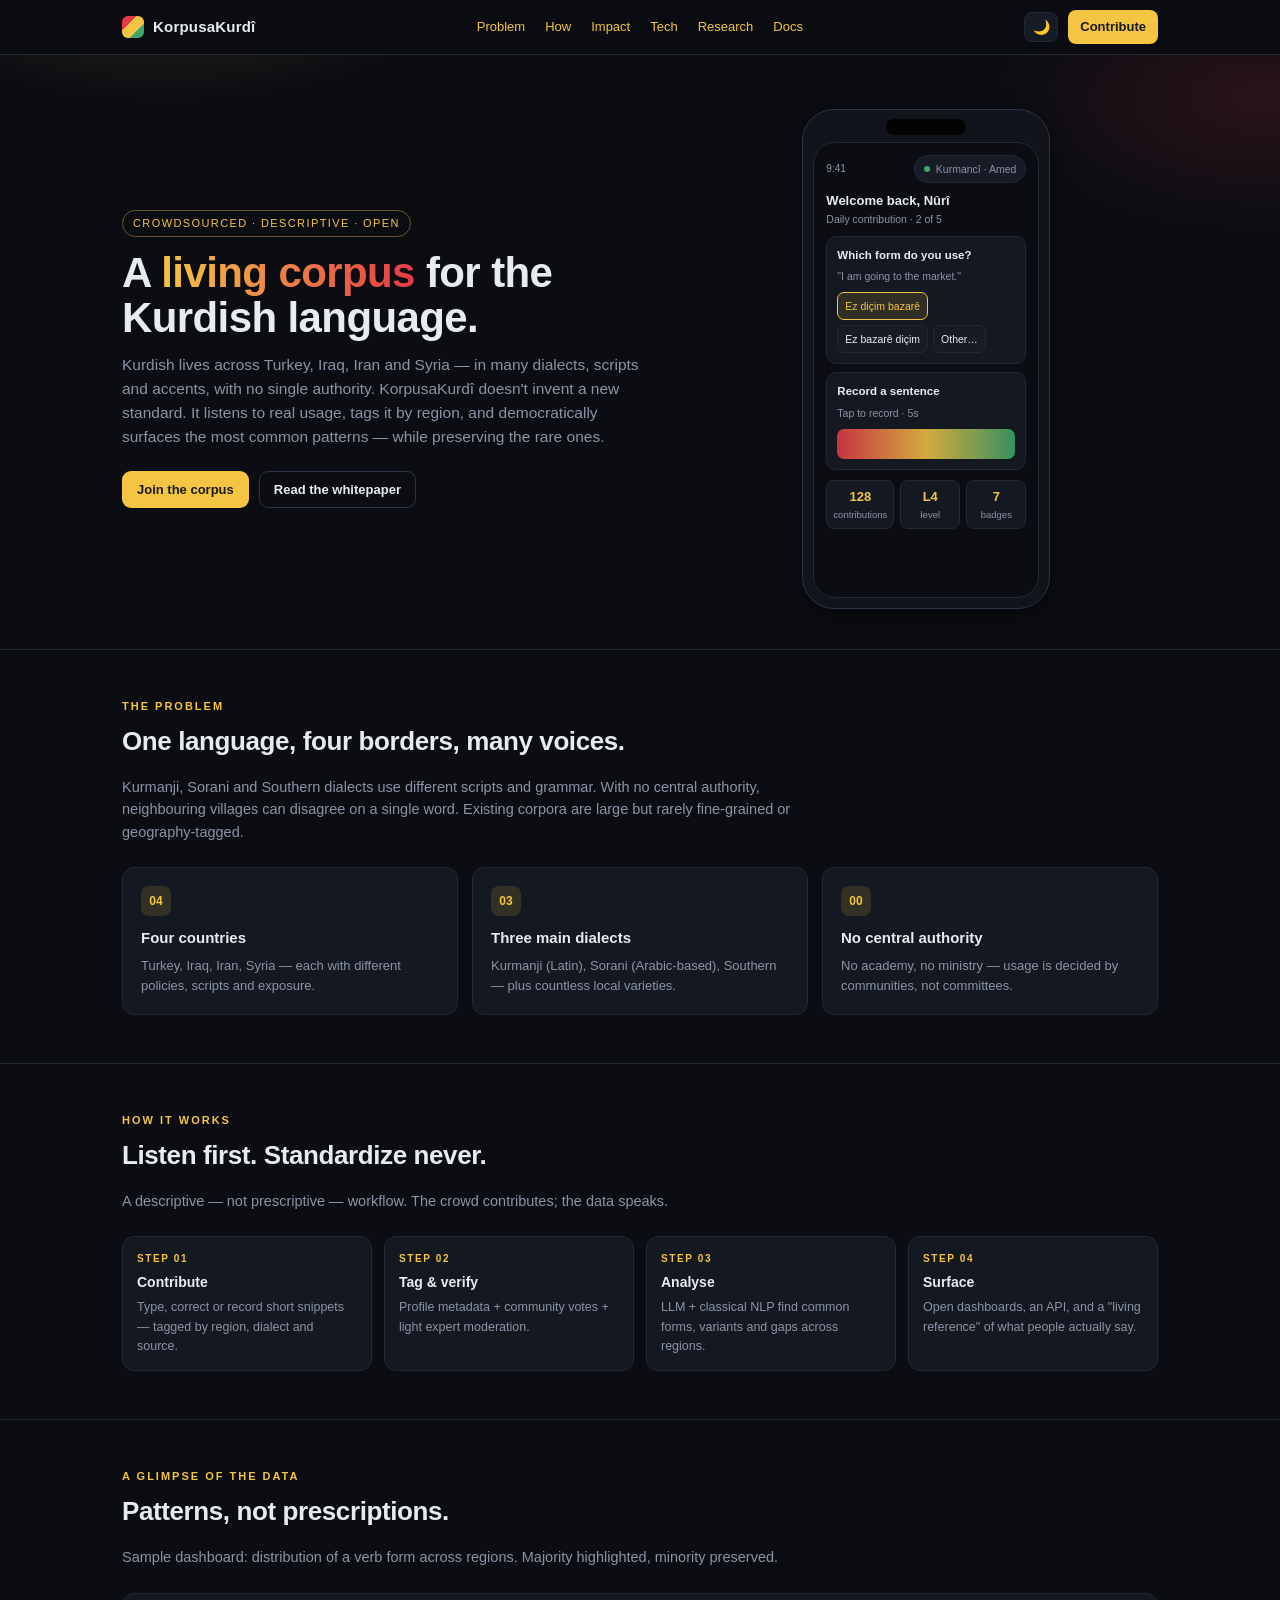
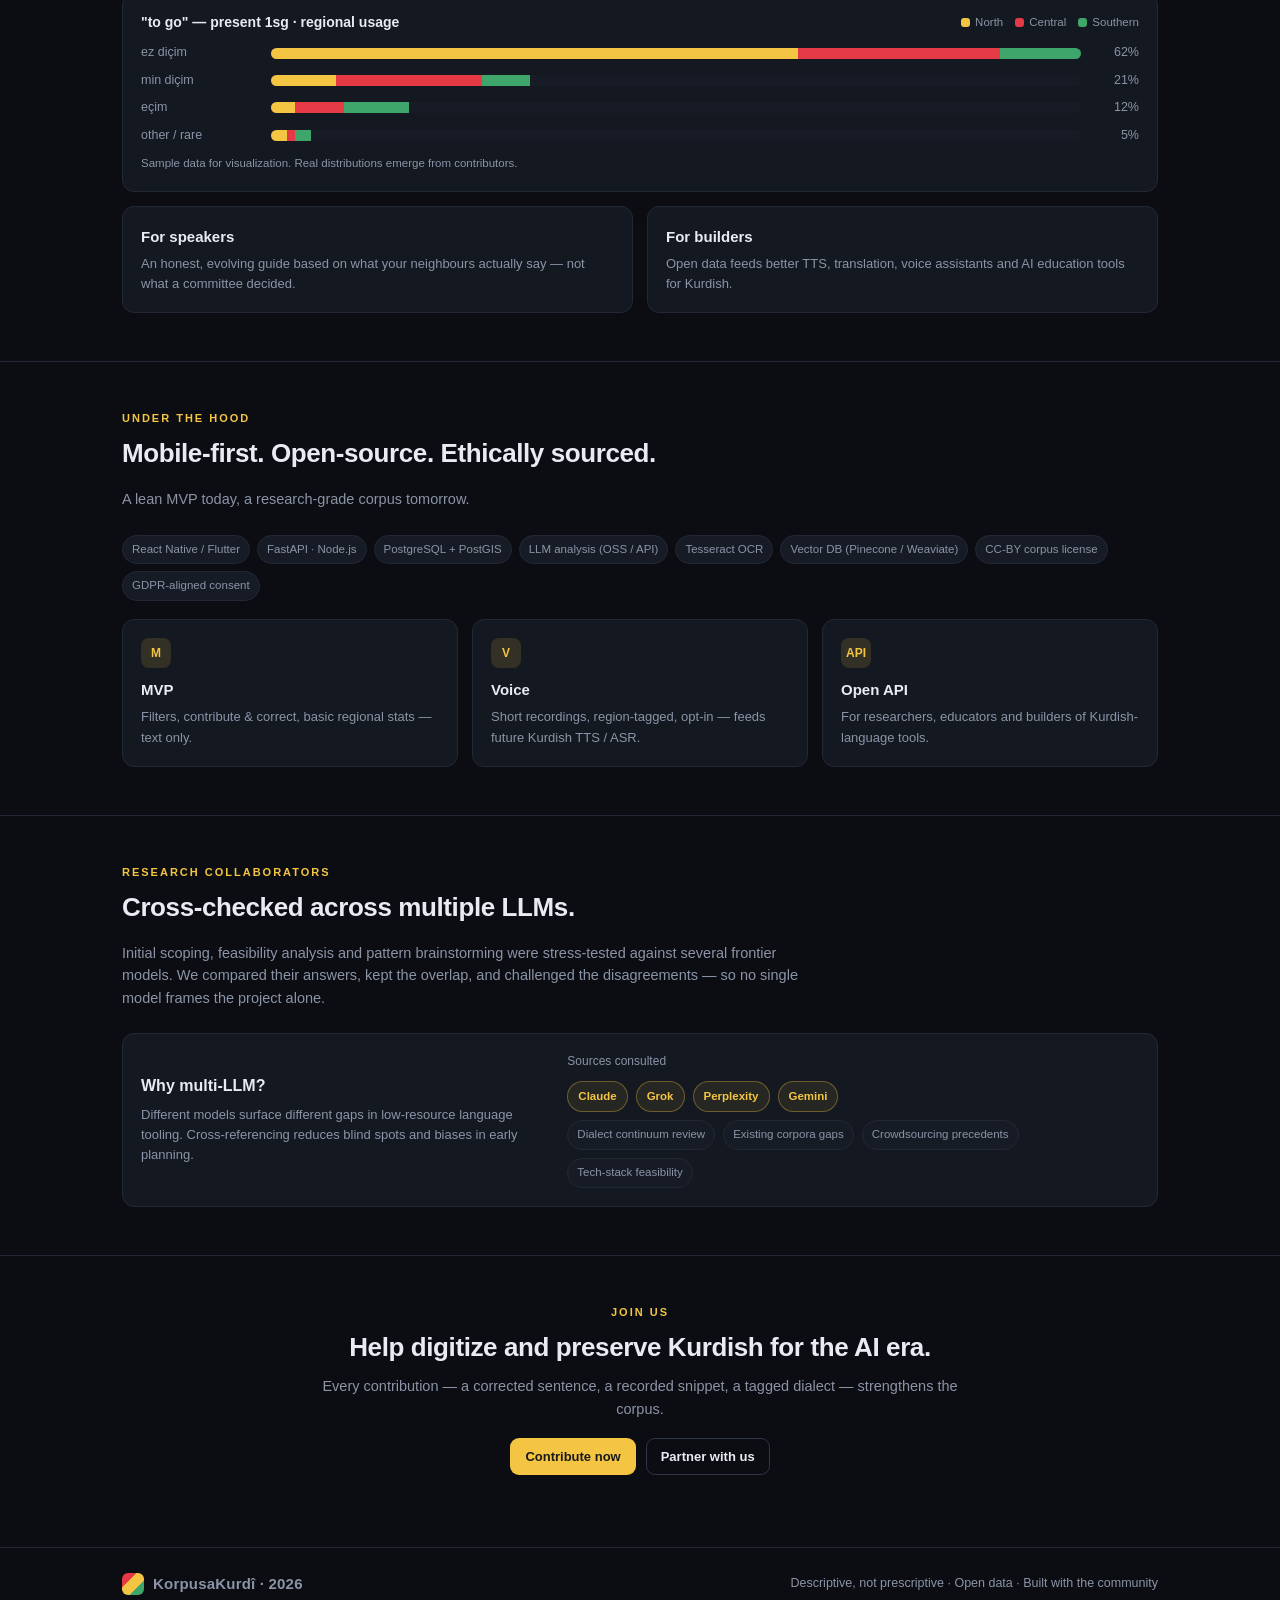
==== index.html @ 5105fb6f "Create index.html" ====
<!DOCTYPE html>
<html lang="en" data-theme="dark">
<head>
<meta charset="UTF-8" />
<meta name="viewport" content="width=device-width, initial-scale=1.0" />
<title>KorpusaKurdî — A Living Corpus for the Kurdish Language</title>
<style>
  /* ---------- THEME ---------- */
  :root[data-theme="dark"]{
    --bg:#0b0d12;
    --bg-soft:#11141b;
    --card:#141821;
    --line:#222836;
    --line-2:#2c3447;
    --text:#e8ecf2;
    --muted:#8b94a7;
    --accent:#f4c542;
    --accent-2:#e63946;
    --accent-3:#3ea66b;
    --chip:#171b25;
    --shadow:0 6px 22px rgba(0,0,0,.45);
  }
  :root[data-theme="light"]{
    --bg:#f7f8fa;
    --bg-soft:#ffffff;
    --card:#ffffff;
    --line:#e6e9ef;
    --line-2:#d6dbe4;
    --text:#0e1320;
    --muted:#5a6478;
    --accent:#c89200;
    --accent-2:#d6303d;
    --accent-3:#2f8f5a;
    --chip:#f1f3f7;
    --shadow:0 4px 14px rgba(15,20,32,.06);
  }

  *{box-sizing:border-box}
  html,body{margin:0;padding:0;background:var(--bg);color:var(--text);
    font-family:-apple-system,BlinkMacSystemFont,"Inter","Segoe UI",Roboto,sans-serif;
    font-size:14.5px;line-height:1.55;
    transition:background .25s ease,color .25s ease}
  a{color:var(--accent);text-decoration:none}
  .wrap{max-width:1080px;margin:0 auto;padding:0 22px}

  /* ---------- NAV ---------- */
  nav{position:sticky;top:0;z-index:20;
    background:color-mix(in srgb,var(--bg) 75%,transparent);
    backdrop-filter:blur(14px);border-bottom:1px solid var(--line)}
  .nav-inner{display:flex;align-items:center;justify-content:space-between;height:54px}
  .brand{display:flex;align-items:center;gap:9px;font-weight:700;font-size:15px;letter-spacing:.2px}
  .mark{width:22px;height:22px;border-radius:6px;background:
    linear-gradient(135deg,var(--accent-2) 0 33%,var(--accent) 33% 66%,var(--accent-3) 66% 100%)}
  nav ul{display:flex;gap:20px;list-style:none;margin:0;padding:0;font-size:13px;color:var(--muted)}
  nav ul a:hover{color:var(--text)}
  .nav-actions{display:flex;align-items:center;gap:10px}
  .toggle{background:var(--chip);border:1px solid var(--line);width:34px;height:30px;
    display:inline-flex;align-items:center;justify-content:center;border-radius:8px;
    cursor:pointer;color:var(--text);font-size:14px}
  .toggle:hover{border-color:var(--line-2)}
  .cta{background:var(--accent);color:#1a1a1a;padding:7px 12px;border-radius:8px;font-weight:600;font-size:13px}
  :root[data-theme="light"] .cta{color:#fff}

  /* ---------- HERO ---------- */
  .hero{padding:54px 0 40px;position:relative;overflow:hidden}
  .hero::before{content:"";position:absolute;inset:-100px;pointer-events:none;
    background:
      radial-gradient(520px 240px at 18% 0%, color-mix(in srgb,var(--accent) 18%,transparent), transparent 60%),
      radial-gradient(440px 220px at 92% 18%, color-mix(in srgb,var(--accent-2) 14%,transparent), transparent 60%)}
  .eyebrow{display:inline-block;font-size:11px;letter-spacing:1.4px;text-transform:uppercase;
    color:var(--accent);border:1px solid color-mix(in srgb,var(--accent) 40%,transparent);
    padding:4px 10px;border-radius:99px;margin-bottom:14px}
  h1{font-size:42px;line-height:1.06;margin:0 0 12px;letter-spacing:-.6px;font-weight:700}
  h1 .accent{background:linear-gradient(90deg,var(--accent),var(--accent-2));
    -webkit-background-clip:text;background-clip:text;color:transparent}
  .lede{font-size:15.5px;color:var(--muted);max-width:640px;margin:0 0 22px}
  .hero-row{display:grid;grid-template-columns:1.15fr 1fr;gap:40px;align-items:center}
  .hero-actions{display:flex;gap:10px;flex-wrap:wrap}
  .btn{padding:10px 14px;border-radius:9px;font-weight:600;font-size:13px;
    border:1px solid transparent;cursor:pointer;transition:transform .12s ease}
  .btn:hover{transform:translateY(-1px)}
  .btn-primary{background:var(--accent);color:#1a1a1a}
  :root[data-theme="light"] .btn-primary{color:#fff}
  .btn-ghost{background:transparent;color:var(--text);border-color:var(--line-2)}

  /* ---------- PHONE ---------- */
  .phone{width:248px;height:500px;border-radius:32px;background:var(--bg-soft);
    border:1px solid var(--line-2);box-shadow:var(--shadow);
    margin:0 auto;position:relative;overflow:hidden}
  .phone::after{content:"";position:absolute;top:9px;left:50%;transform:translateX(-50%);
    width:80px;height:16px;background:#000;border-radius:99px;opacity:.85}
  :root[data-theme="light"] .phone::after{background:#0e1320}
  .screen{position:absolute;inset:32px 10px 10px;border-radius:22px;
    background:var(--bg);padding:12px;font-size:11.5px;border:1px solid var(--line)}
  .screen-h{display:flex;justify-content:space-between;align-items:center;
    color:var(--muted);font-size:10px;margin-bottom:8px}
  .pill{background:var(--chip);border:1px solid var(--line);padding:5px 9px;border-radius:99px;
    font-size:10.5px;display:inline-flex;align-items:center;gap:6px}
  .pill .dot{width:6px;height:6px;border-radius:99px;background:var(--accent-3)}
  .task{background:var(--card);border:1px solid var(--line);border-radius:10px;padding:10px;margin-top:8px}
  .task .q{font-weight:600;color:var(--text);margin-bottom:4px;font-size:11.5px}
  .task .opts{display:flex;gap:5px;flex-wrap:wrap;margin-top:7px}
  .opt{font-size:10.5px;background:var(--chip);border:1px solid var(--line);border-radius:7px;padding:5px 7px;color:var(--text)}
  .opt.sel{border-color:var(--accent);background:color-mix(in srgb,var(--accent) 12%,transparent);color:var(--accent)}
  .badges{display:flex;gap:6px;margin-top:10px}
  .badge{flex:1;background:var(--card);border:1px solid var(--line);border-radius:8px;padding:6px;text-align:center}
  .badge .n{font-weight:700;color:var(--accent);font-size:13px}
  .badge .l{font-size:9.5px;color:var(--muted)}

  /* ---------- SECTIONS ---------- */
  section{padding:48px 0;border-top:1px solid var(--line)}
  .section-title{font-size:11px;letter-spacing:2px;text-transform:uppercase;color:var(--accent);margin-bottom:6px;font-weight:600}
  h2{font-size:26px;margin:0 0 8px;letter-spacing:-.4px;font-weight:700}
  .sub{color:var(--muted);max-width:680px;margin-bottom:24px;font-size:14.5px}

  /* ---------- GRIDS ---------- */
  .grid-3{display:grid;grid-template-columns:repeat(3,1fr);gap:14px}
  .grid-2{display:grid;grid-template-columns:repeat(2,1fr);gap:14px}
  .grid-4{display:grid;grid-template-columns:repeat(4,1fr);gap:12px}
  .card{background:var(--card);border:1px solid var(--line);border-radius:12px;padding:18px;
    transition:transform .15s ease,border-color .15s ease,box-shadow .15s ease}
  .card:hover{transform:translateY(-2px);border-color:var(--line-2);box-shadow:var(--shadow)}
  .card .ico{width:30px;height:30px;border-radius:8px;display:flex;align-items:center;justify-content:center;
    background:color-mix(in srgb,var(--accent) 14%,transparent);color:var(--accent);
    font-weight:800;margin-bottom:10px;font-size:12px}
  .card h3{margin:0 0 6px;font-size:15px}
  .card p{margin:0;color:var(--muted);font-size:13px}

  /* ---------- FLOW STEPS ---------- */
  .step{position:relative;background:var(--card);border:1px solid var(--line);
    border-radius:12px;padding:14px}
  .step .num{font-size:10px;color:var(--accent);letter-spacing:1.6px;font-weight:700}
  .step h4{margin:5px 0 5px;font-size:14px}
  .step p{color:var(--muted);font-size:12.5px;margin:0}

  /* ---------- DASH ---------- */
  .dash{background:var(--card);border:1px solid var(--line);border-radius:12px;padding:18px}
  .dash-row{display:flex;justify-content:space-between;align-items:center;margin-bottom:10px;flex-wrap:wrap;gap:8px}
  .dash-row h3{margin:0;font-size:14px}
  .legend{display:flex;gap:12px;font-size:11.5px;color:var(--muted)}
  .legend span{display:inline-flex;align-items:center;gap:5px}
  .legend i{width:9px;height:9px;border-radius:3px;display:inline-block}
  .bar{height:11px;border-radius:6px;background:var(--chip);overflow:hidden;display:flex}
  .bar > div{height:100%}
  .row{display:grid;grid-template-columns:120px 1fr 48px;gap:10px;align-items:center;margin:8px 0;font-size:12.5px}
  .row .lbl{color:var(--muted)}
  .row .val{text-align:right;color:var(--muted);font-variant-numeric:tabular-nums}

  /* ---------- TECH PILLS ---------- */
  .pills{display:flex;flex-wrap:wrap;gap:7px}
  .pill-tech{font-size:11.5px;padding:5px 9px;border-radius:99px;background:var(--chip);border:1px solid var(--line);color:var(--muted)}

  /* ---------- LLM CALLOUT ---------- */
  .llm{display:grid;grid-template-columns:1fr 1.4fr;gap:18px;align-items:center;
    background:var(--card);border:1px solid var(--line);border-radius:12px;padding:18px}
  .llm h3{margin:0 0 6px;font-size:16px}
  .llm p{margin:0;color:var(--muted);font-size:13px}
  .llm-list{display:flex;flex-wrap:wrap;gap:8px;margin-top:10px}
  .llm-pill{font-size:11.5px;padding:6px 10px;border-radius:99px;
    background:color-mix(in srgb,var(--accent) 8%,transparent);
    border:1px solid color-mix(in srgb,var(--accent) 35%,transparent);color:var(--accent);font-weight:600}

  /* ---------- FOOTER ---------- */
  footer{padding:24px 0 40px;color:var(--muted);font-size:12.5px;border-top:1px solid var(--line);margin-top:24px}
  .foot{display:flex;justify-content:space-between;align-items:center;flex-wrap:wrap;gap:10px}

  @media (max-width: 880px){
    .hero-row{grid-template-columns:1fr}
    h1{font-size:32px}
    .grid-3,.grid-4{grid-template-columns:1fr 1fr}
    .grid-2,.llm{grid-template-columns:1fr}
  }
  @media (max-width: 540px){
    .grid-3,.grid-4{grid-template-columns:1fr}
    nav ul{display:none}
    h1{font-size:28px}
    section{padding:36px 0}
  }
</style>
</head>
<body>

<nav>
  <div class="wrap nav-inner">
    <div class="brand"><div class="mark"></div> KorpusaKurdî</div>
    <ul>
      <li><a href="#problem">Problem</a></li>
      <li><a href="#how">How</a></li>
      <li><a href="#impact">Impact</a></li>
      <li><a href="#tech">Tech</a></li>
      <li><a href="#research">Research</a></li>
      <li><a href="docs.html">Docs</a></li>
    </ul>
    <div class="nav-actions">
      <button class="toggle" id="themeToggle" aria-label="Toggle theme">🌙</button>
      <a href="#cta" class="cta">Contribute</a>
    </div>
  </div>
</nav>

<header class="hero">
  <div class="wrap hero-row">
    <div>
      <span class="eyebrow">Crowdsourced · Descriptive · Open</span>
      <h1>A <span class="accent">living corpus</span> for the Kurdish language.</h1>
      <p class="lede">
        Kurdish lives across Turkey, Iraq, Iran and Syria — in many dialects, scripts and accents,
        with no single authority. KorpusaKurdî doesn't invent a new standard. It listens to real
        usage, tags it by region, and democratically surfaces the most common patterns — while
        preserving the rare ones.
      </p>
      <div class="hero-actions">
        <button class="btn btn-primary">Join the corpus</button>
        <button class="btn btn-ghost">Read the whitepaper</button>
      </div>
    </div>

    <div>
      <div class="phone">
        <div class="screen">
          <div class="screen-h">
            <span>9:41</span>
            <span class="pill"><span class="dot"></span> Kurmancî · Amed</span>
          </div>
          <div style="font-weight:700;font-size:13px">Welcome back, Nûrî</div>
          <div style="color:var(--muted);font-size:10.5px;margin-bottom:8px">Daily contribution · 2 of 5</div>

          <div class="task">
            <div class="q">Which form do you use?</div>
            <div style="color:var(--muted);font-size:10.5px">"I am going to the market."</div>
            <div class="opts">
              <span class="opt sel">Ez diçim bazarê</span>
              <span class="opt">Ez bazarê diçim</span>
              <span class="opt">Other…</span>
            </div>
          </div>

          <div class="task">
            <div class="q">Record a sentence</div>
            <div style="color:var(--muted);font-size:10.5px">Tap to record · 5s</div>
            <div style="margin-top:8px;height:30px;border-radius:7px;
              background:linear-gradient(90deg,var(--accent-2),var(--accent),var(--accent-3));opacity:.85"></div>
          </div>

          <div class="badges">
            <div class="badge"><div class="n">128</div><div class="l">contributions</div></div>
            <div class="badge"><div class="n">L4</div><div class="l">level</div></div>
            <div class="badge"><div class="n">7</div><div class="l">badges</div></div>
          </div>
        </div>
      </div>
    </div>
  </div>
</header>

<section id="problem">
  <div class="wrap">
    <div class="section-title">The Problem</div>
    <h2>One language, four borders, many voices.</h2>
    <p class="sub">
      Kurmanji, Sorani and Southern dialects use different scripts and grammar. With no central
      authority, neighbouring villages can disagree on a single word. Existing corpora are large
      but rarely fine-grained or geography-tagged.
    </p>
    <div class="grid-3">
      <div class="card"><div class="ico">04</div><h3>Four countries</h3><p>Turkey, Iraq, Iran, Syria — each with different policies, scripts and exposure.</p></div>
      <div class="card"><div class="ico">03</div><h3>Three main dialects</h3><p>Kurmanji (Latin), Sorani (Arabic-based), Southern — plus countless local varieties.</p></div>
      <div class="card"><div class="ico">00</div><h3>No central authority</h3><p>No academy, no ministry — usage is decided by communities, not committees.</p></div>
    </div>
  </div>
</section>

<section id="how">
  <div class="wrap">
    <div class="section-title">How it works</div>
    <h2>Listen first. Standardize never.</h2>
    <p class="sub">A descriptive — not prescriptive — workflow. The crowd contributes; the data speaks.</p>

    <div class="grid-4">
      <div class="step"><div class="num">STEP 01</div><h4>Contribute</h4><p>Type, correct or record short snippets — tagged by region, dialect and source.</p></div>
      <div class="step"><div class="num">STEP 02</div><h4>Tag &amp; verify</h4><p>Profile metadata + community votes + light expert moderation.</p></div>
      <div class="step"><div class="num">STEP 03</div><h4>Analyse</h4><p>LLM + classical NLP find common forms, variants and gaps across regions.</p></div>
      <div class="step"><div class="num">STEP 04</div><h4>Surface</h4><p>Open dashboards, an API, and a "living reference" of what people actually say.</p></div>
    </div>
  </div>
</section>

<section id="impact">
  <div class="wrap">
    <div class="section-title">A glimpse of the data</div>
    <h2>Patterns, not prescriptions.</h2>
    <p class="sub">Sample dashboard: distribution of a verb form across regions. Majority highlighted, minority preserved.</p>

    <div class="dash">
      <div class="dash-row">
        <h3>"to go" — present 1sg · regional usage</h3>
        <div class="legend">
          <span><i style="background:var(--accent)"></i> North</span>
          <span><i style="background:var(--accent-2)"></i> Central</span>
          <span><i style="background:var(--accent-3)"></i> Southern</span>
        </div>
      </div>

      <div class="row"><div class="lbl">ez diçim</div><div class="bar"><div style="width:65%;background:var(--accent)"></div><div style="width:25%;background:var(--accent-2)"></div><div style="width:10%;background:var(--accent-3)"></div></div><div class="val">62%</div></div>
      <div class="row"><div class="lbl">min diçim</div><div class="bar"><div style="width:8%;background:var(--accent)"></div><div style="width:18%;background:var(--accent-2)"></div><div style="width:6%;background:var(--accent-3)"></div></div><div class="val">21%</div></div>
      <div class="row"><div class="lbl">eçim</div><div class="bar"><div style="width:3%;background:var(--accent)"></div><div style="width:6%;background:var(--accent-2)"></div><div style="width:8%;background:var(--accent-3)"></div></div><div class="val">12%</div></div>
      <div class="row"><div class="lbl">other / rare</div><div class="bar"><div style="width:2%;background:var(--accent)"></div><div style="width:1%;background:var(--accent-2)"></div><div style="width:2%;background:var(--accent-3)"></div></div><div class="val">5%</div></div>

      <div style="margin-top:10px;color:var(--muted);font-size:11.5px">Sample data for visualization. Real distributions emerge from contributors.</div>
    </div>

    <div class="grid-2" style="margin-top:14px">
      <div class="card"><h3>For speakers</h3><p>An honest, evolving guide based on what your neighbours actually say — not what a committee decided.</p></div>
      <div class="card"><h3>For builders</h3><p>Open data feeds better TTS, translation, voice assistants and AI education tools for Kurdish.</p></div>
    </div>
  </div>
</section>

<section id="tech">
  <div class="wrap">
    <div class="section-title">Under the hood</div>
    <h2>Mobile-first. Open-source. Ethically sourced.</h2>
    <p class="sub">A lean MVP today, a research-grade corpus tomorrow.</p>
    <div class="pills">
      <span class="pill-tech">React Native / Flutter</span>
      <span class="pill-tech">FastAPI · Node.js</span>
      <span class="pill-tech">PostgreSQL + PostGIS</span>
      <span class="pill-tech">LLM analysis (OSS / API)</span>
      <span class="pill-tech">Tesseract OCR</span>
      <span class="pill-tech">Vector DB (Pinecone / Weaviate)</span>
      <span class="pill-tech">CC-BY corpus license</span>
      <span class="pill-tech">GDPR-aligned consent</span>
    </div>

    <div class="grid-3" style="margin-top:18px">
      <div class="card"><div class="ico">M</div><h3>MVP</h3><p>Filters, contribute &amp; correct, basic regional stats — text only.</p></div>
      <div class="card"><div class="ico">V</div><h3>Voice</h3><p>Short recordings, region-tagged, opt-in — feeds future Kurdish TTS / ASR.</p></div>
      <div class="card"><div class="ico">API</div><h3>Open API</h3><p>For researchers, educators and builders of Kurdish-language tools.</p></div>
    </div>
  </div>
</section>

<section id="research">
  <div class="wrap">
    <div class="section-title">Research collaborators</div>
    <h2>Cross-checked across multiple LLMs.</h2>
    <p class="sub">
      Initial scoping, feasibility analysis and pattern brainstorming were stress-tested against
      several frontier models. We compared their answers, kept the overlap, and challenged the
      disagreements — so no single model frames the project alone.
    </p>
    <div class="llm">
      <div>
        <h3>Why multi-LLM?</h3>
        <p>Different models surface different gaps in low-resource language tooling. Cross-referencing reduces blind spots and biases in early planning.</p>
      </div>
      <div>
        <div style="font-size:12px;color:var(--muted);margin-bottom:6px">Sources consulted</div>
        <div class="llm-list">
          <span class="llm-pill">Claude</span>
          <span class="llm-pill">Grok</span>
          <span class="llm-pill">Perplexity</span>
          <span class="llm-pill">Gemini</span>
        </div>
        <div class="llm-list" style="margin-top:8px">
          <span class="pill-tech">Dialect continuum review</span>
          <span class="pill-tech">Existing corpora gaps</span>
          <span class="pill-tech">Crowdsourcing precedents</span>
          <span class="pill-tech">Tech-stack feasibility</span>
        </div>
      </div>
    </div>
  </div>
</section>

<section id="cta">
  <div class="wrap" style="text-align:center">
    <div class="section-title">Join us</div>
    <h2 style="max-width:680px;margin:0 auto 8px">Help digitize and preserve Kurdish for the AI era.</h2>
    <p class="sub" style="margin:0 auto 18px">Every contribution — a corrected sentence, a recorded snippet, a tagged dialect — strengthens the corpus.</p>
    <div class="hero-actions" style="justify-content:center">
      <button class="btn btn-primary">Contribute now</button>
      <button class="btn btn-ghost">Partner with us</button>
    </div>
  </div>
</section>

<footer>
  <div class="wrap foot">
    <div class="brand"><div class="mark"></div> KorpusaKurdî · 2026</div>
    <div>Descriptive, not prescriptive · Open data · Built with the community</div>
  </div>
</footer>

<script>
  const root = document.documentElement;
  const btn = document.getElementById('themeToggle');
  const stored = localStorage.getItem('kk-theme');
  if (stored) root.setAttribute('data-theme', stored);
  const setIcon = () => btn.textContent = root.getAttribute('data-theme') === 'dark' ? '🌙' : '☀️';
  setIcon();
  btn.addEventListener('click', () => {
    const next = root.getAttribute('data-theme') === 'dark' ? 'light' : 'dark';
    root.setAttribute('data-theme', next);
    localStorage.setItem('kk-theme', next);
    setIcon();
  });
</script>

</body>
</html>
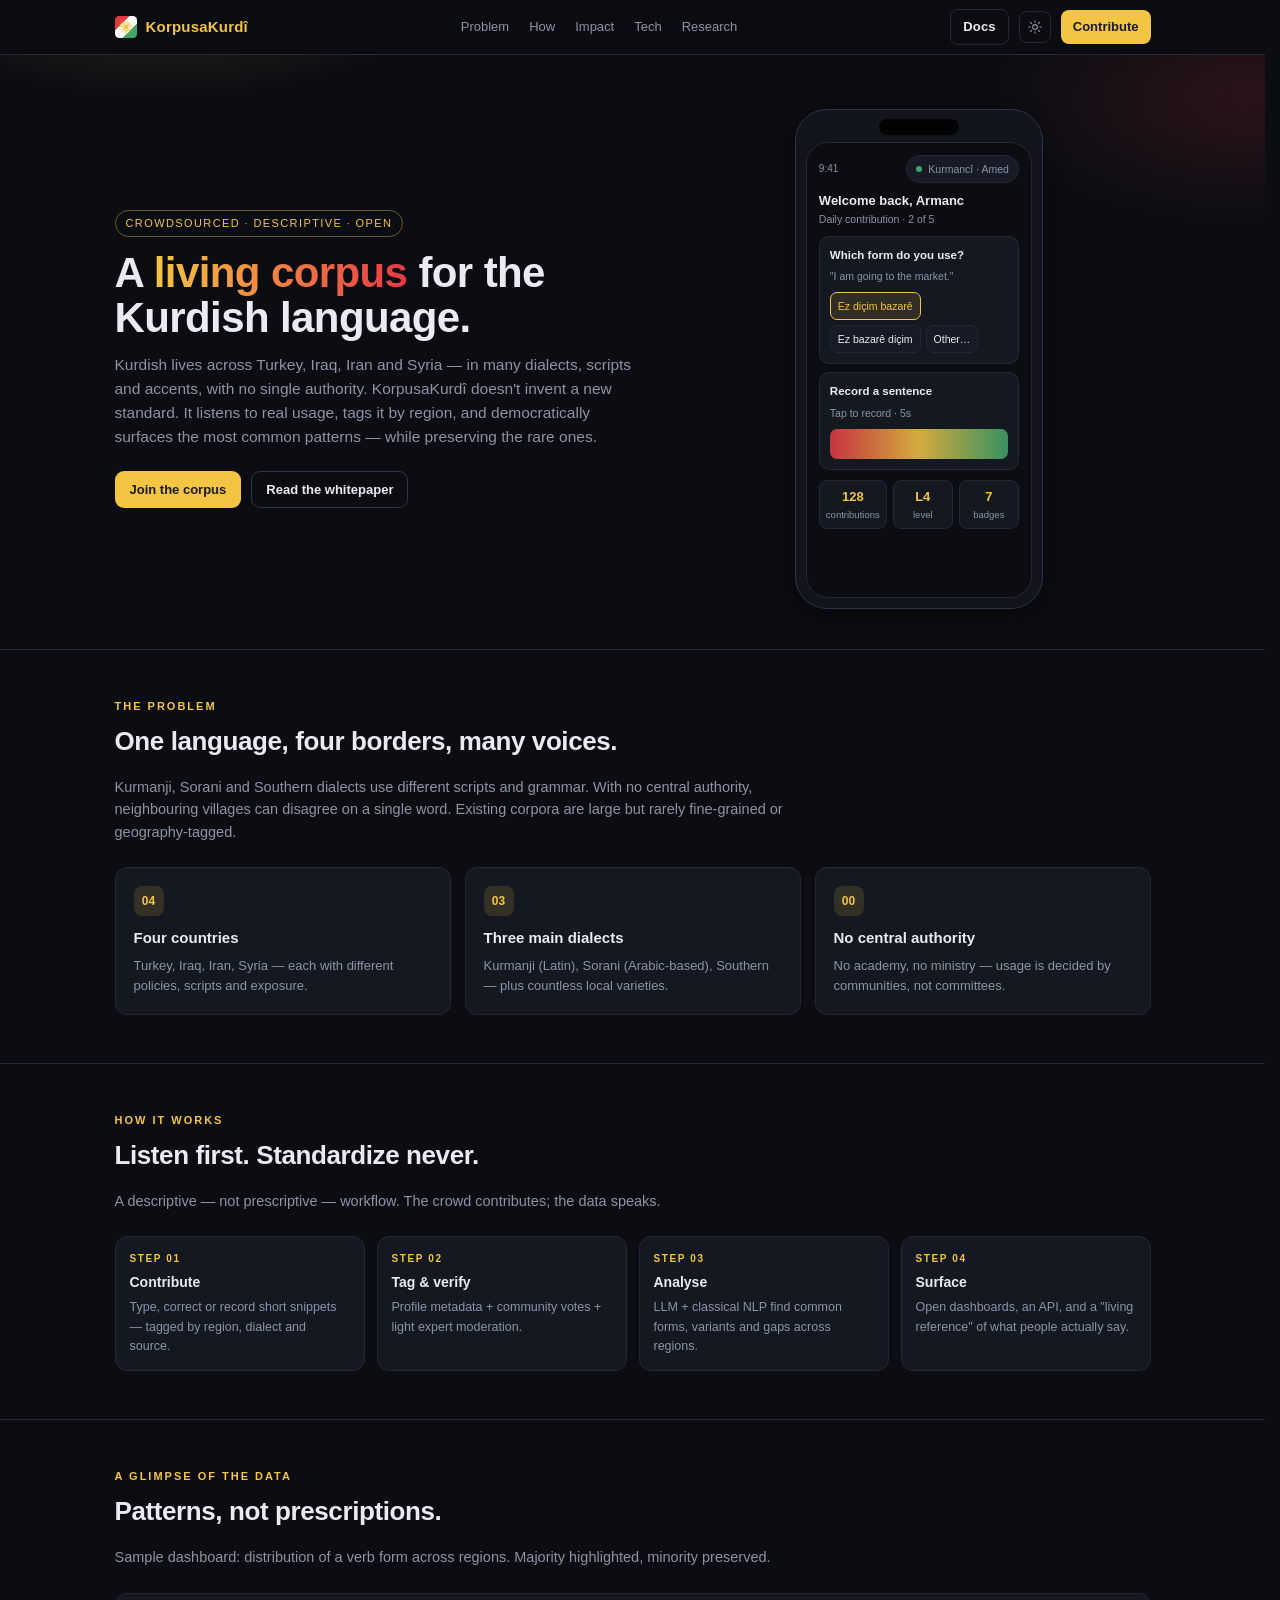
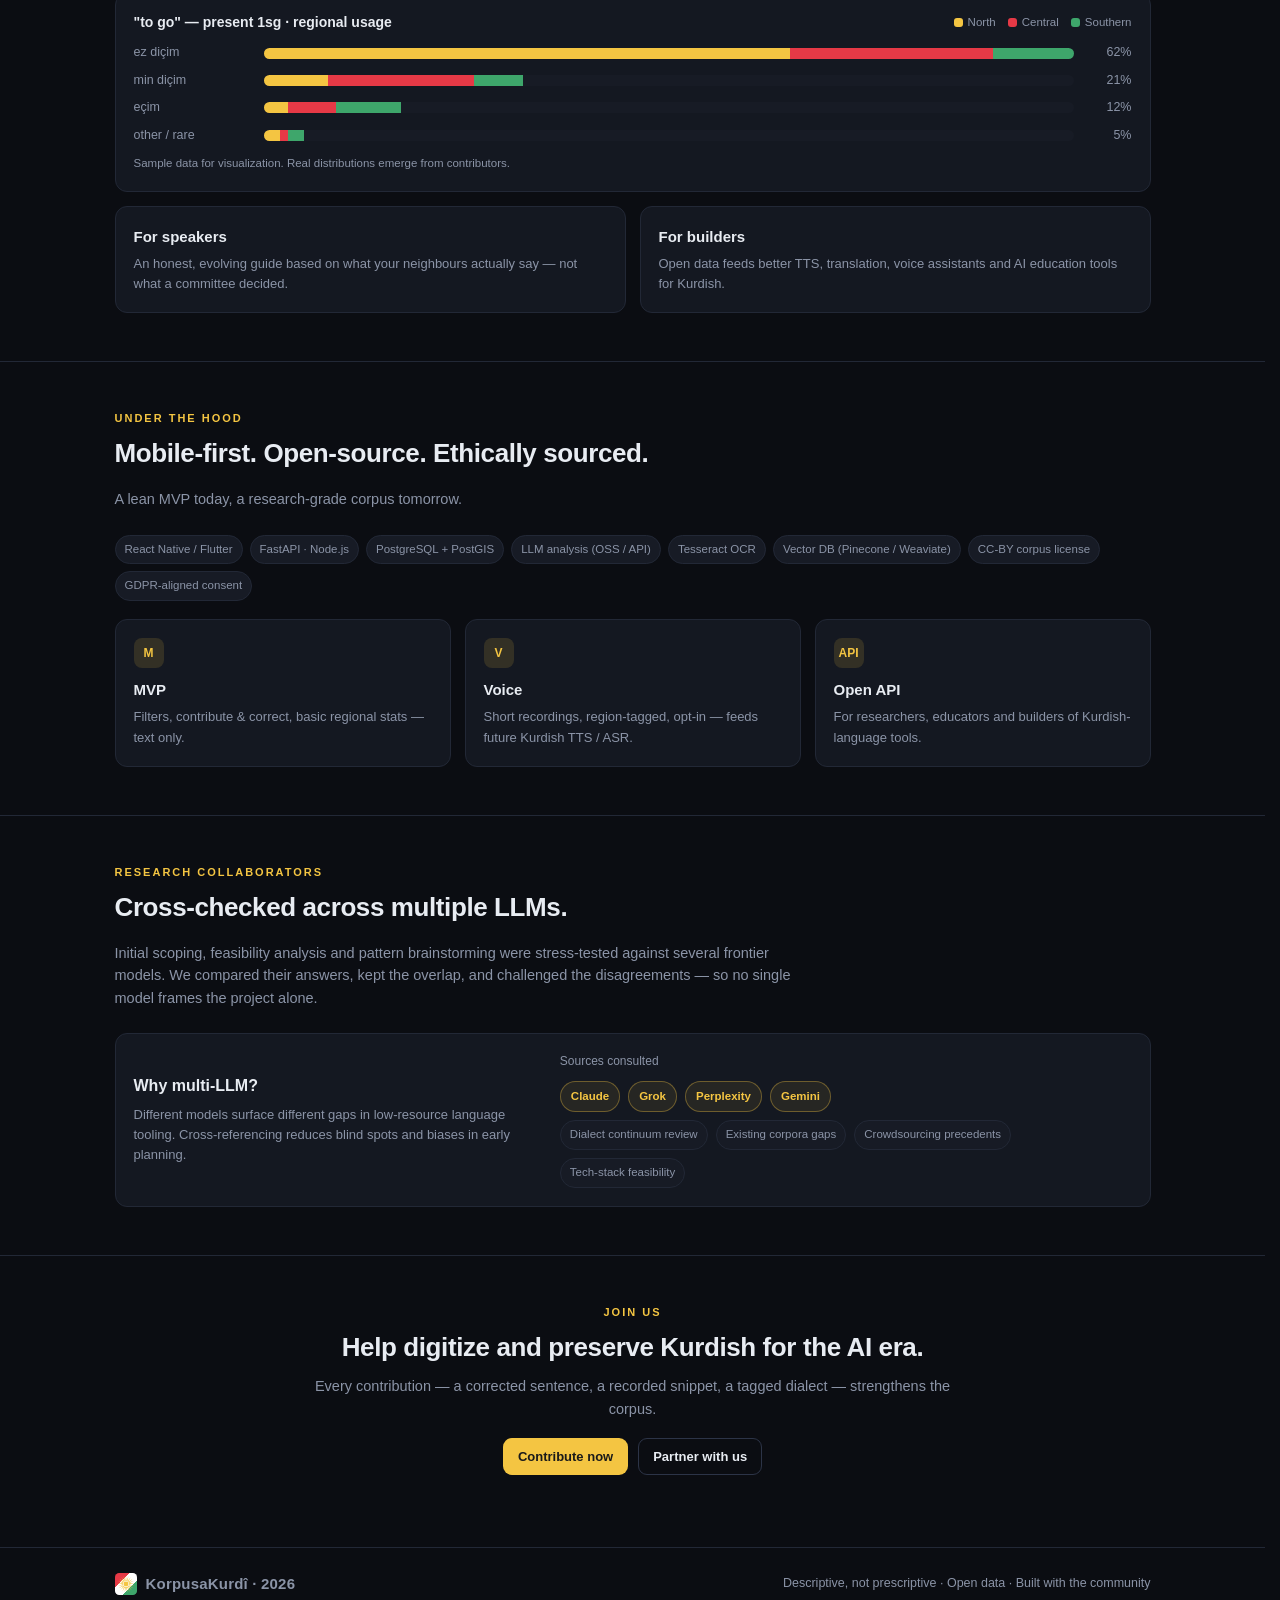
==== commit 79bb0eaa: "improvements" ====
--- a/index.html
+++ b/index.html
@@ -4,6 +4,7 @@
 <meta charset="UTF-8" />
 <meta name="viewport" content="width=device-width, initial-scale=1.0" />
 <title>KorpusaKurdî — A Living Corpus for the Kurdish Language</title>
+<link rel="icon" type="image/svg+xml" href="assets/logo.svg" />
 <style>
   /* ---------- THEME ---------- */
   :root[data-theme="dark"]{
@@ -36,6 +37,7 @@
   }
 
   *{box-sizing:border-box}
+  html{scrollbar-gutter:stable}
   html,body{margin:0;padding:0;background:var(--bg);color:var(--text);
     font-family:-apple-system,BlinkMacSystemFont,"Inter","Segoe UI",Roboto,sans-serif;
     font-size:14.5px;line-height:1.55;
@@ -49,15 +51,38 @@
     backdrop-filter:blur(14px);border-bottom:1px solid var(--line)}
   .nav-inner{display:flex;align-items:center;justify-content:space-between;height:54px}
   .brand{display:flex;align-items:center;gap:9px;font-weight:700;font-size:15px;letter-spacing:.2px}
-  .mark{width:22px;height:22px;border-radius:6px;background:
-    linear-gradient(135deg,var(--accent-2) 0 33%,var(--accent) 33% 66%,var(--accent-3) 66% 100%)}
-  nav ul{display:flex;gap:20px;list-style:none;margin:0;padding:0;font-size:13px;color:var(--muted)}
+  .mark{width:22px;height:22px;display:block}
+  nav ul{display:flex;gap:20px;list-style:none;margin:0;padding:0;font-size:13px}
+  nav ul a{color:var(--muted);transition:color .15s ease}
   nav ul a:hover{color:var(--text)}
   .nav-actions{display:flex;align-items:center;gap:10px}
-  .toggle{background:var(--chip);border:1px solid var(--line);width:34px;height:30px;
-    display:inline-flex;align-items:center;justify-content:center;border-radius:8px;
-    cursor:pointer;color:var(--text);font-size:14px}
-  .toggle:hover{border-color:var(--line-2)}
+  .nav-actions .nav-link{font-size:13px;font-weight:600;color:var(--text);letter-spacing:.2px;
+    padding:7px 12px;border:1px solid var(--line);border-radius:8px;background:transparent;
+    transition:border-color .2s ease,background-color .2s ease,color .2s ease,box-shadow .2s ease,transform .15s ease}
+  .nav-actions .nav-link:hover{color:var(--accent);
+    border-color:color-mix(in srgb,var(--accent) 60%,var(--line));
+    background:color-mix(in srgb,var(--accent) 7%,transparent);
+    box-shadow:0 0 0 4px color-mix(in srgb,var(--accent) 6%,transparent)}
+  .nav-actions .nav-link:active{transform:scale(.97)}
+  .toggle{position:relative;background:transparent;border:1px solid var(--line);
+    width:32px;height:32px;display:inline-flex;align-items:center;justify-content:center;
+    border-radius:8px;cursor:pointer;color:var(--muted);padding:0;
+    transition:color .25s ease,border-color .25s ease,background-color .25s ease,box-shadow .25s ease,transform .15s ease}
+  .toggle:hover{color:var(--accent);
+    border-color:color-mix(in srgb,var(--accent) 55%,var(--line));
+    background:color-mix(in srgb,var(--accent) 8%,transparent);
+    box-shadow:0 0 0 4px color-mix(in srgb,var(--accent) 7%,transparent)}
+  .toggle:focus-visible{outline:none;border-color:var(--accent);
+    box-shadow:0 0 0 3px color-mix(in srgb,var(--accent) 30%,transparent)}
+  .toggle:active{transform:scale(.94)}
+  .toggle svg{position:absolute;width:16px;height:16px;
+    transition:opacity .35s cubic-bezier(.4,0,.2,1),transform .45s cubic-bezier(.4,0,.2,1)}
+  :root[data-theme="dark"] .toggle .icon-sun{opacity:1;transform:rotate(0) scale(1)}
+  :root[data-theme="dark"] .toggle .icon-moon{opacity:0;transform:rotate(-90deg) scale(.6)}
+  :root[data-theme="light"] .toggle .icon-sun{opacity:0;transform:rotate(90deg) scale(.6)}
+  :root[data-theme="light"] .toggle .icon-moon{opacity:1;transform:rotate(0) scale(1)}
+  :root[data-theme="dark"] .toggle:hover .icon-sun{transform:rotate(45deg)}
+  :root[data-theme="light"] .toggle:hover .icon-moon{transform:rotate(-15deg)}
   .cta{background:var(--accent);color:#1a1a1a;padding:7px 12px;border-radius:8px;font-weight:600;font-size:13px}
   :root[data-theme="light"] .cta{color:#fff}
 
@@ -182,18 +207,26 @@
 
 <nav>
   <div class="wrap nav-inner">
-    <div class="brand"><div class="mark"></div> KorpusaKurdî</div>
+    <a class="brand" href="index.html"><img class="mark" src="assets/logo.svg" alt="" /> KorpusaKurdî</a>
     <ul>
-      <li><a href="#problem">Problem</a></li>
-      <li><a href="#how">How</a></li>
-      <li><a href="#impact">Impact</a></li>
-      <li><a href="#tech">Tech</a></li>
-      <li><a href="#research">Research</a></li>
-      <li><a href="docs.html">Docs</a></li>
+      <li><a href="index.html#problem">Problem</a></li>
+      <li><a href="index.html#how">How</a></li>
+      <li><a href="index.html#impact">Impact</a></li>
+      <li><a href="index.html#tech">Tech</a></li>
+      <li><a href="index.html#research">Research</a></li>
     </ul>
     <div class="nav-actions">
-      <button class="toggle" id="themeToggle" aria-label="Toggle theme">🌙</button>
-      <a href="#cta" class="cta">Contribute</a>
+      <a href="docs.html" class="nav-link">Docs</a>
+      <button class="toggle" id="themeToggle" aria-label="Toggle theme" title="Toggle theme">
+        <svg class="icon-sun" viewBox="0 0 24 24" fill="none" stroke="currentColor" stroke-width="1.6" stroke-linecap="round" stroke-linejoin="round" aria-hidden="true">
+          <circle cx="12" cy="12" r="3.6"/>
+          <path d="M12 2.5v2.2M12 19.3v2.2M2.5 12h2.2M19.3 12h2.2M5.2 5.2l1.55 1.55M17.25 17.25l1.55 1.55M5.2 18.8l1.55-1.55M17.25 6.75l1.55-1.55"/>
+        </svg>
+        <svg class="icon-moon" viewBox="0 0 24 24" fill="none" stroke="currentColor" stroke-width="1.6" stroke-linecap="round" stroke-linejoin="round" aria-hidden="true">
+          <path d="M20.5 14.2A8.5 8.5 0 1 1 9.8 3.5a6.7 6.7 0 0 0 10.7 10.7z"/>
+        </svg>
+      </button>
+      <a href="index.html#cta" class="cta">Contribute</a>
     </div>
   </div>
 </nav>
@@ -222,7 +255,7 @@
             <span>9:41</span>
             <span class="pill"><span class="dot"></span> Kurmancî · Amed</span>
           </div>
-          <div style="font-weight:700;font-size:13px">Welcome back, Nûrî</div>
+          <div style="font-weight:700;font-size:13px">Welcome back, Armanc</div>
           <div style="color:var(--muted);font-size:10.5px;margin-bottom:8px">Daily contribution · 2 of 5</div>
 
           <div class="task">
@@ -387,7 +420,7 @@
 
 <footer>
   <div class="wrap foot">
-    <div class="brand"><div class="mark"></div> KorpusaKurdî · 2026</div>
+    <div class="brand"><img class="mark" src="assets/logo.svg" alt="" /> KorpusaKurdî · 2026</div>
     <div>Descriptive, not prescriptive · Open data · Built with the community</div>
   </div>
 </footer>
@@ -397,13 +430,10 @@
   const btn = document.getElementById('themeToggle');
   const stored = localStorage.getItem('kk-theme');
   if (stored) root.setAttribute('data-theme', stored);
-  const setIcon = () => btn.textContent = root.getAttribute('data-theme') === 'dark' ? '🌙' : '☀️';
-  setIcon();
   btn.addEventListener('click', () => {
     const next = root.getAttribute('data-theme') === 'dark' ? 'light' : 'dark';
     root.setAttribute('data-theme', next);
     localStorage.setItem('kk-theme', next);
-    setIcon();
   });
 </script>
 
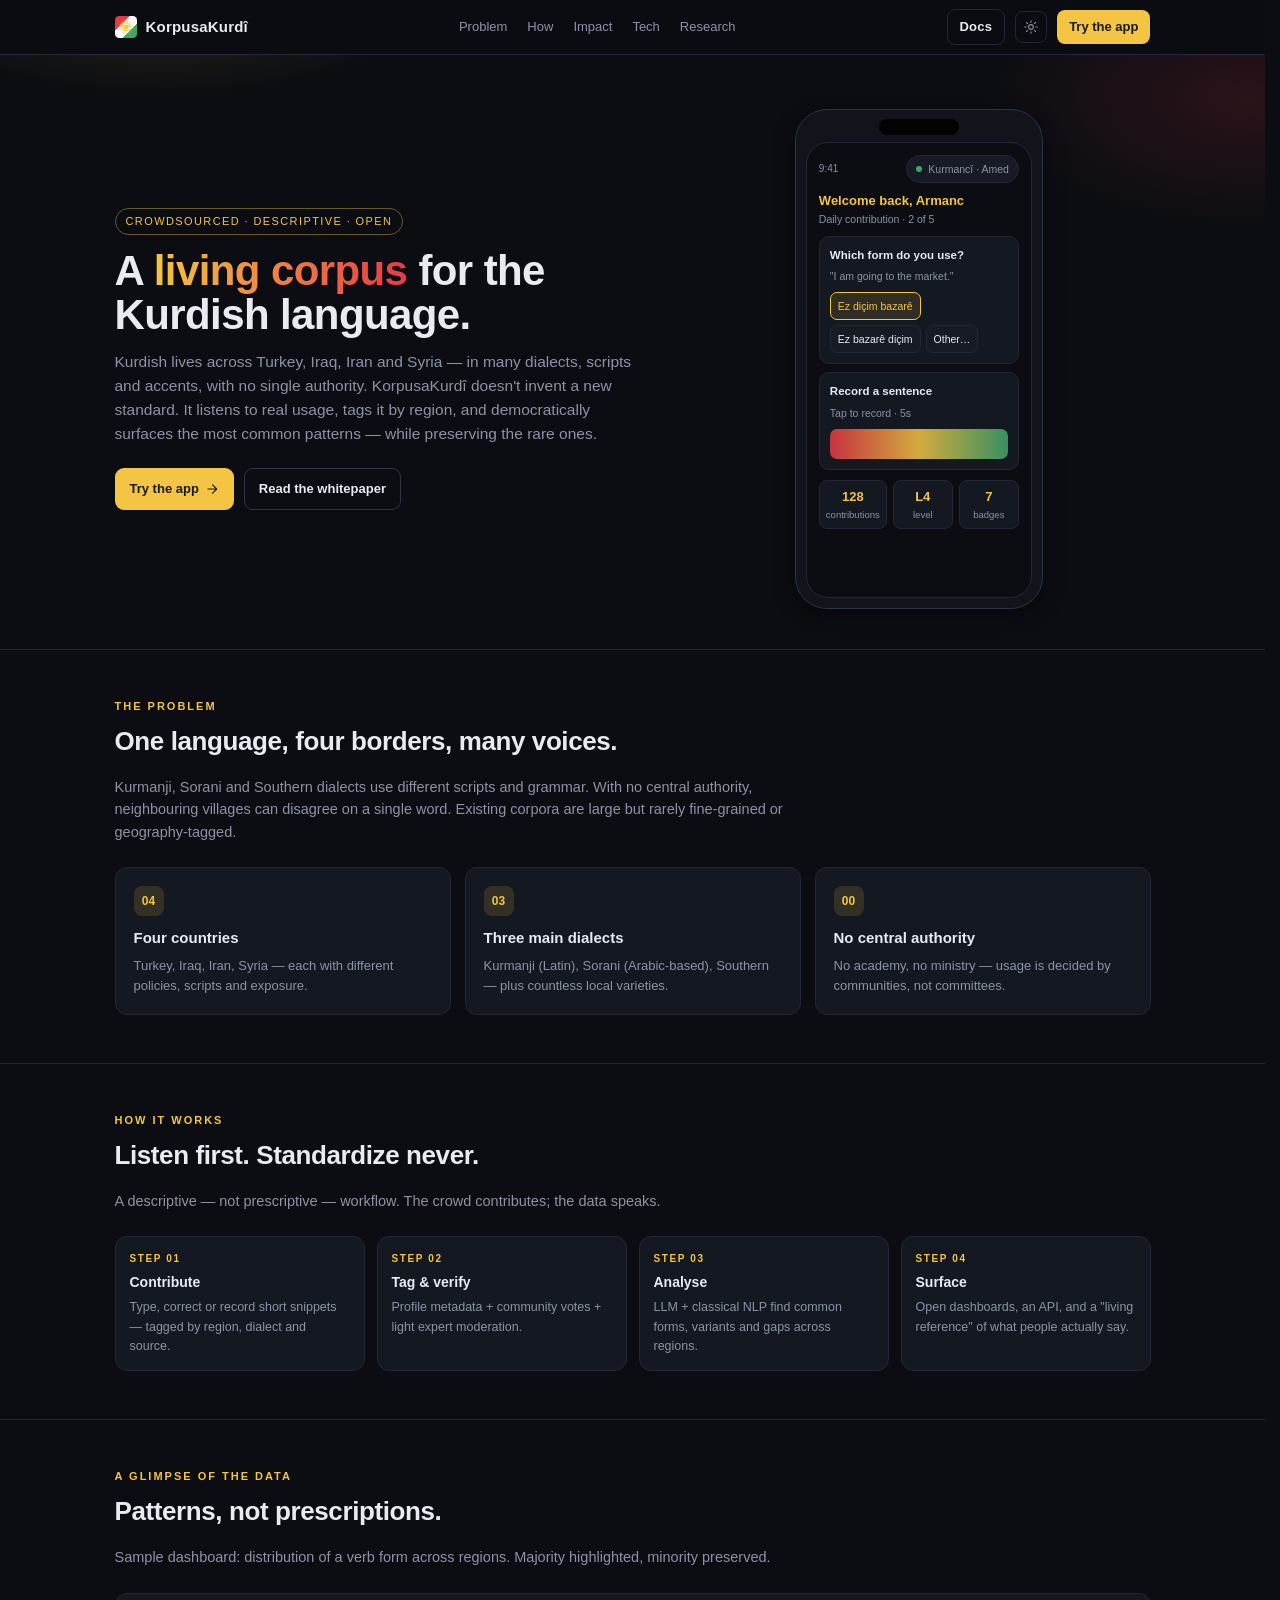
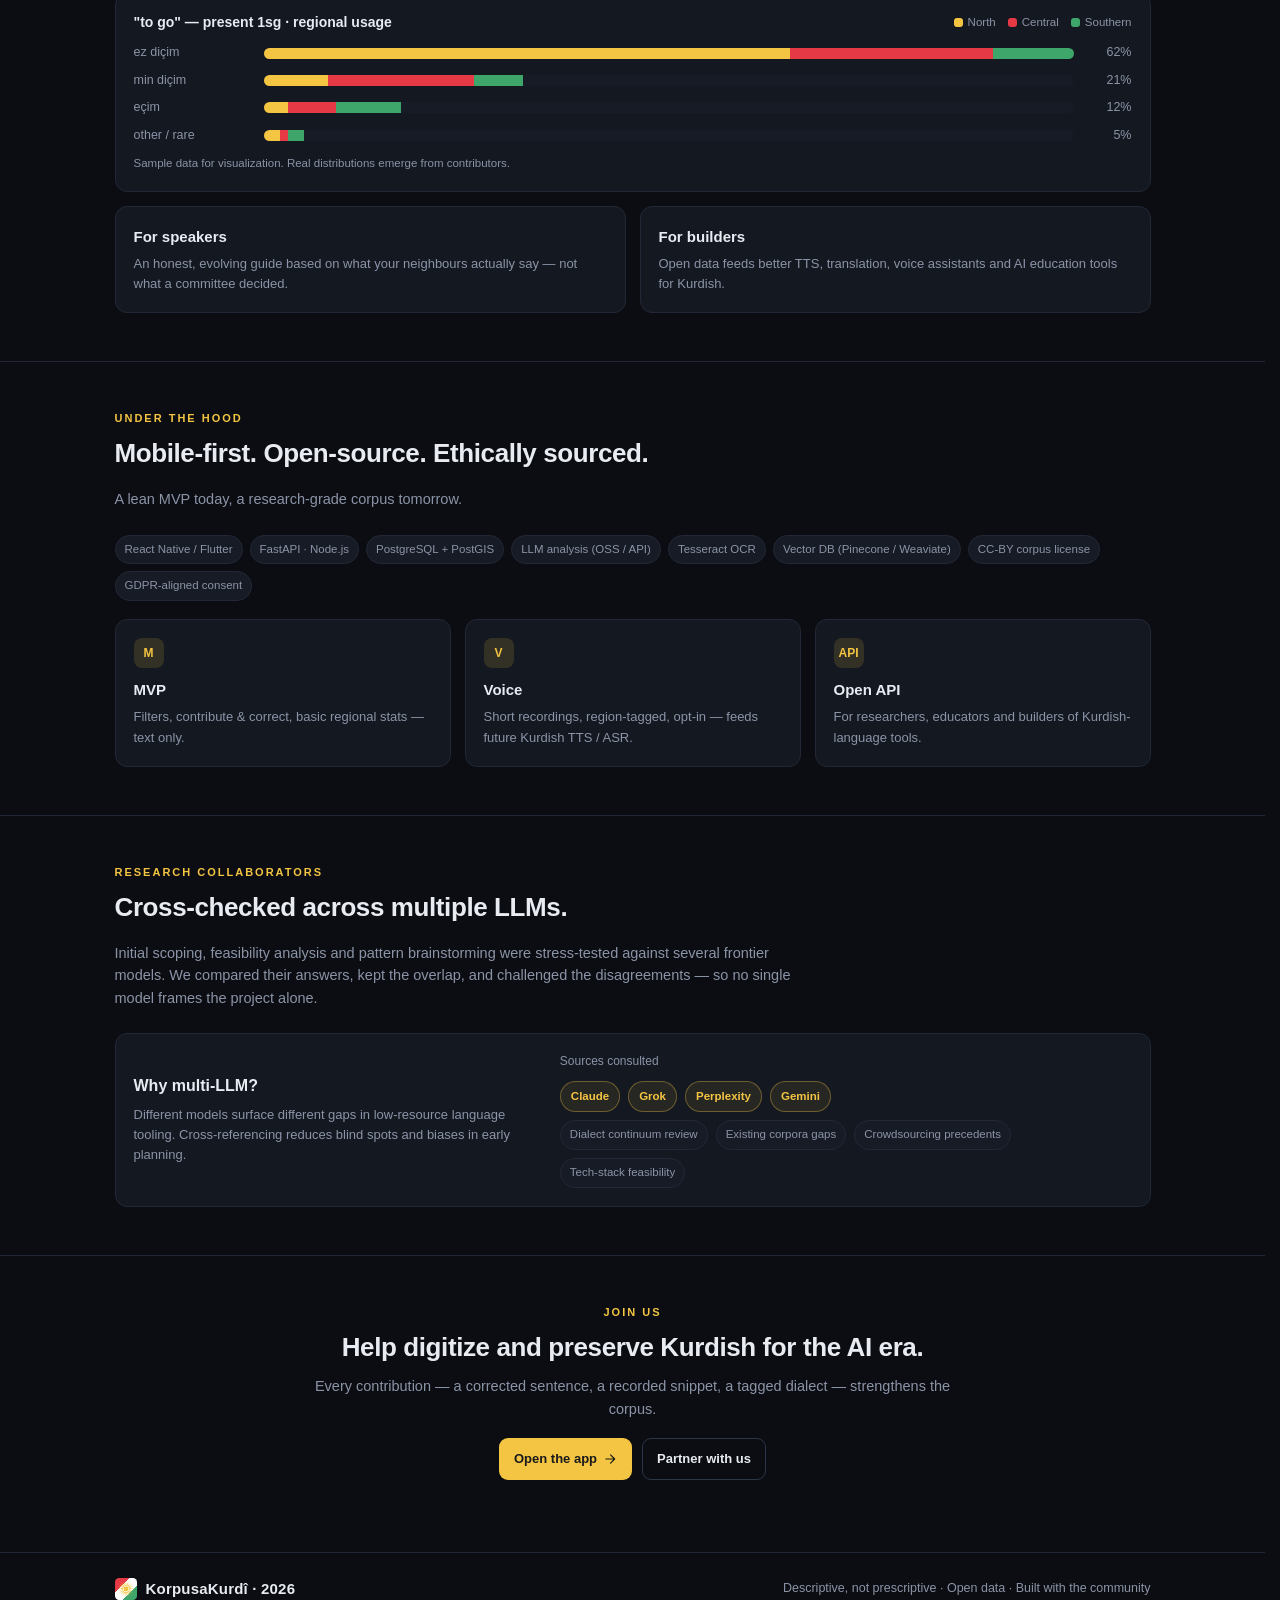
==== commit 16194cab: "Add mockup.html app + extract shared header/theme ecosystem First contributor-facing version of the " ====
--- a/index.html
+++ b/index.html
@@ -1,441 +1,884 @@
 <!DOCTYPE html>
 <html lang="en" data-theme="dark">
+
 <head>
-<meta charset="UTF-8" />
-<meta name="viewport" content="width=device-width, initial-scale=1.0" />
-<title>KorpusaKurdî — A Living Corpus for the Kurdish Language</title>
-<link rel="icon" type="image/svg+xml" href="assets/logo.svg" />
-<style>
-  /* ---------- THEME ---------- */
-  :root[data-theme="dark"]{
-    --bg:#0b0d12;
-    --bg-soft:#11141b;
-    --card:#141821;
-    --line:#222836;
-    --line-2:#2c3447;
-    --text:#e8ecf2;
-    --muted:#8b94a7;
-    --accent:#f4c542;
-    --accent-2:#e63946;
-    --accent-3:#3ea66b;
-    --chip:#171b25;
-    --shadow:0 6px 22px rgba(0,0,0,.45);
-  }
-  :root[data-theme="light"]{
-    --bg:#f7f8fa;
-    --bg-soft:#ffffff;
-    --card:#ffffff;
-    --line:#e6e9ef;
-    --line-2:#d6dbe4;
-    --text:#0e1320;
-    --muted:#5a6478;
-    --accent:#c89200;
-    --accent-2:#d6303d;
-    --accent-3:#2f8f5a;
-    --chip:#f1f3f7;
-    --shadow:0 4px 14px rgba(15,20,32,.06);
-  }
-
-  *{box-sizing:border-box}
-  html{scrollbar-gutter:stable}
-  html,body{margin:0;padding:0;background:var(--bg);color:var(--text);
-    font-family:-apple-system,BlinkMacSystemFont,"Inter","Segoe UI",Roboto,sans-serif;
-    font-size:14.5px;line-height:1.55;
-    transition:background .25s ease,color .25s ease}
-  a{color:var(--accent);text-decoration:none}
-  .wrap{max-width:1080px;margin:0 auto;padding:0 22px}
-
-  /* ---------- NAV ---------- */
-  nav{position:sticky;top:0;z-index:20;
-    background:color-mix(in srgb,var(--bg) 75%,transparent);
-    backdrop-filter:blur(14px);border-bottom:1px solid var(--line)}
-  .nav-inner{display:flex;align-items:center;justify-content:space-between;height:54px}
-  .brand{display:flex;align-items:center;gap:9px;font-weight:700;font-size:15px;letter-spacing:.2px}
-  .mark{width:22px;height:22px;display:block}
-  nav ul{display:flex;gap:20px;list-style:none;margin:0;padding:0;font-size:13px}
-  nav ul a{color:var(--muted);transition:color .15s ease}
-  nav ul a:hover{color:var(--text)}
-  .nav-actions{display:flex;align-items:center;gap:10px}
-  .nav-actions .nav-link{font-size:13px;font-weight:600;color:var(--text);letter-spacing:.2px;
-    padding:7px 12px;border:1px solid var(--line);border-radius:8px;background:transparent;
-    transition:border-color .2s ease,background-color .2s ease,color .2s ease,box-shadow .2s ease,transform .15s ease}
-  .nav-actions .nav-link:hover{color:var(--accent);
-    border-color:color-mix(in srgb,var(--accent) 60%,var(--line));
-    background:color-mix(in srgb,var(--accent) 7%,transparent);
-    box-shadow:0 0 0 4px color-mix(in srgb,var(--accent) 6%,transparent)}
-  .nav-actions .nav-link:active{transform:scale(.97)}
-  .toggle{position:relative;background:transparent;border:1px solid var(--line);
-    width:32px;height:32px;display:inline-flex;align-items:center;justify-content:center;
-    border-radius:8px;cursor:pointer;color:var(--muted);padding:0;
-    transition:color .25s ease,border-color .25s ease,background-color .25s ease,box-shadow .25s ease,transform .15s ease}
-  .toggle:hover{color:var(--accent);
-    border-color:color-mix(in srgb,var(--accent) 55%,var(--line));
-    background:color-mix(in srgb,var(--accent) 8%,transparent);
-    box-shadow:0 0 0 4px color-mix(in srgb,var(--accent) 7%,transparent)}
-  .toggle:focus-visible{outline:none;border-color:var(--accent);
-    box-shadow:0 0 0 3px color-mix(in srgb,var(--accent) 30%,transparent)}
-  .toggle:active{transform:scale(.94)}
-  .toggle svg{position:absolute;width:16px;height:16px;
-    transition:opacity .35s cubic-bezier(.4,0,.2,1),transform .45s cubic-bezier(.4,0,.2,1)}
-  :root[data-theme="dark"] .toggle .icon-sun{opacity:1;transform:rotate(0) scale(1)}
-  :root[data-theme="dark"] .toggle .icon-moon{opacity:0;transform:rotate(-90deg) scale(.6)}
-  :root[data-theme="light"] .toggle .icon-sun{opacity:0;transform:rotate(90deg) scale(.6)}
-  :root[data-theme="light"] .toggle .icon-moon{opacity:1;transform:rotate(0) scale(1)}
-  :root[data-theme="dark"] .toggle:hover .icon-sun{transform:rotate(45deg)}
-  :root[data-theme="light"] .toggle:hover .icon-moon{transform:rotate(-15deg)}
-  .cta{background:var(--accent);color:#1a1a1a;padding:7px 12px;border-radius:8px;font-weight:600;font-size:13px}
-  :root[data-theme="light"] .cta{color:#fff}
-
-  /* ---------- HERO ---------- */
-  .hero{padding:54px 0 40px;position:relative;overflow:hidden}
-  .hero::before{content:"";position:absolute;inset:-100px;pointer-events:none;
-    background:
-      radial-gradient(520px 240px at 18% 0%, color-mix(in srgb,var(--accent) 18%,transparent), transparent 60%),
-      radial-gradient(440px 220px at 92% 18%, color-mix(in srgb,var(--accent-2) 14%,transparent), transparent 60%)}
-  .eyebrow{display:inline-block;font-size:11px;letter-spacing:1.4px;text-transform:uppercase;
-    color:var(--accent);border:1px solid color-mix(in srgb,var(--accent) 40%,transparent);
-    padding:4px 10px;border-radius:99px;margin-bottom:14px}
-  h1{font-size:42px;line-height:1.06;margin:0 0 12px;letter-spacing:-.6px;font-weight:700}
-  h1 .accent{background:linear-gradient(90deg,var(--accent),var(--accent-2));
-    -webkit-background-clip:text;background-clip:text;color:transparent}
-  .lede{font-size:15.5px;color:var(--muted);max-width:640px;margin:0 0 22px}
-  .hero-row{display:grid;grid-template-columns:1.15fr 1fr;gap:40px;align-items:center}
-  .hero-actions{display:flex;gap:10px;flex-wrap:wrap}
-  .btn{padding:10px 14px;border-radius:9px;font-weight:600;font-size:13px;
-    border:1px solid transparent;cursor:pointer;transition:transform .12s ease}
-  .btn:hover{transform:translateY(-1px)}
-  .btn-primary{background:var(--accent);color:#1a1a1a}
-  :root[data-theme="light"] .btn-primary{color:#fff}
-  .btn-ghost{background:transparent;color:var(--text);border-color:var(--line-2)}
-
-  /* ---------- PHONE ---------- */
-  .phone{width:248px;height:500px;border-radius:32px;background:var(--bg-soft);
-    border:1px solid var(--line-2);box-shadow:var(--shadow);
-    margin:0 auto;position:relative;overflow:hidden}
-  .phone::after{content:"";position:absolute;top:9px;left:50%;transform:translateX(-50%);
-    width:80px;height:16px;background:#000;border-radius:99px;opacity:.85}
-  :root[data-theme="light"] .phone::after{background:#0e1320}
-  .screen{position:absolute;inset:32px 10px 10px;border-radius:22px;
-    background:var(--bg);padding:12px;font-size:11.5px;border:1px solid var(--line)}
-  .screen-h{display:flex;justify-content:space-between;align-items:center;
-    color:var(--muted);font-size:10px;margin-bottom:8px}
-  .pill{background:var(--chip);border:1px solid var(--line);padding:5px 9px;border-radius:99px;
-    font-size:10.5px;display:inline-flex;align-items:center;gap:6px}
-  .pill .dot{width:6px;height:6px;border-radius:99px;background:var(--accent-3)}
-  .task{background:var(--card);border:1px solid var(--line);border-radius:10px;padding:10px;margin-top:8px}
-  .task .q{font-weight:600;color:var(--text);margin-bottom:4px;font-size:11.5px}
-  .task .opts{display:flex;gap:5px;flex-wrap:wrap;margin-top:7px}
-  .opt{font-size:10.5px;background:var(--chip);border:1px solid var(--line);border-radius:7px;padding:5px 7px;color:var(--text)}
-  .opt.sel{border-color:var(--accent);background:color-mix(in srgb,var(--accent) 12%,transparent);color:var(--accent)}
-  .badges{display:flex;gap:6px;margin-top:10px}
-  .badge{flex:1;background:var(--card);border:1px solid var(--line);border-radius:8px;padding:6px;text-align:center}
-  .badge .n{font-weight:700;color:var(--accent);font-size:13px}
-  .badge .l{font-size:9.5px;color:var(--muted)}
-
-  /* ---------- SECTIONS ---------- */
-  section{padding:48px 0;border-top:1px solid var(--line)}
-  .section-title{font-size:11px;letter-spacing:2px;text-transform:uppercase;color:var(--accent);margin-bottom:6px;font-weight:600}
-  h2{font-size:26px;margin:0 0 8px;letter-spacing:-.4px;font-weight:700}
-  .sub{color:var(--muted);max-width:680px;margin-bottom:24px;font-size:14.5px}
-
-  /* ---------- GRIDS ---------- */
-  .grid-3{display:grid;grid-template-columns:repeat(3,1fr);gap:14px}
-  .grid-2{display:grid;grid-template-columns:repeat(2,1fr);gap:14px}
-  .grid-4{display:grid;grid-template-columns:repeat(4,1fr);gap:12px}
-  .card{background:var(--card);border:1px solid var(--line);border-radius:12px;padding:18px;
-    transition:transform .15s ease,border-color .15s ease,box-shadow .15s ease}
-  .card:hover{transform:translateY(-2px);border-color:var(--line-2);box-shadow:var(--shadow)}
-  .card .ico{width:30px;height:30px;border-radius:8px;display:flex;align-items:center;justify-content:center;
-    background:color-mix(in srgb,var(--accent) 14%,transparent);color:var(--accent);
-    font-weight:800;margin-bottom:10px;font-size:12px}
-  .card h3{margin:0 0 6px;font-size:15px}
-  .card p{margin:0;color:var(--muted);font-size:13px}
-
-  /* ---------- FLOW STEPS ---------- */
-  .step{position:relative;background:var(--card);border:1px solid var(--line);
-    border-radius:12px;padding:14px}
-  .step .num{font-size:10px;color:var(--accent);letter-spacing:1.6px;font-weight:700}
-  .step h4{margin:5px 0 5px;font-size:14px}
-  .step p{color:var(--muted);font-size:12.5px;margin:0}
-
-  /* ---------- DASH ---------- */
-  .dash{background:var(--card);border:1px solid var(--line);border-radius:12px;padding:18px}
-  .dash-row{display:flex;justify-content:space-between;align-items:center;margin-bottom:10px;flex-wrap:wrap;gap:8px}
-  .dash-row h3{margin:0;font-size:14px}
-  .legend{display:flex;gap:12px;font-size:11.5px;color:var(--muted)}
-  .legend span{display:inline-flex;align-items:center;gap:5px}
-  .legend i{width:9px;height:9px;border-radius:3px;display:inline-block}
-  .bar{height:11px;border-radius:6px;background:var(--chip);overflow:hidden;display:flex}
-  .bar > div{height:100%}
-  .row{display:grid;grid-template-columns:120px 1fr 48px;gap:10px;align-items:center;margin:8px 0;font-size:12.5px}
-  .row .lbl{color:var(--muted)}
-  .row .val{text-align:right;color:var(--muted);font-variant-numeric:tabular-nums}
-
-  /* ---------- TECH PILLS ---------- */
-  .pills{display:flex;flex-wrap:wrap;gap:7px}
-  .pill-tech{font-size:11.5px;padding:5px 9px;border-radius:99px;background:var(--chip);border:1px solid var(--line);color:var(--muted)}
-
-  /* ---------- LLM CALLOUT ---------- */
-  .llm{display:grid;grid-template-columns:1fr 1.4fr;gap:18px;align-items:center;
-    background:var(--card);border:1px solid var(--line);border-radius:12px;padding:18px}
-  .llm h3{margin:0 0 6px;font-size:16px}
-  .llm p{margin:0;color:var(--muted);font-size:13px}
-  .llm-list{display:flex;flex-wrap:wrap;gap:8px;margin-top:10px}
-  .llm-pill{font-size:11.5px;padding:6px 10px;border-radius:99px;
-    background:color-mix(in srgb,var(--accent) 8%,transparent);
-    border:1px solid color-mix(in srgb,var(--accent) 35%,transparent);color:var(--accent);font-weight:600}
-
-  /* ---------- FOOTER ---------- */
-  footer{padding:24px 0 40px;color:var(--muted);font-size:12.5px;border-top:1px solid var(--line);margin-top:24px}
-  .foot{display:flex;justify-content:space-between;align-items:center;flex-wrap:wrap;gap:10px}
-
-  @media (max-width: 880px){
-    .hero-row{grid-template-columns:1fr}
-    h1{font-size:32px}
-    .grid-3,.grid-4{grid-template-columns:1fr 1fr}
-    .grid-2,.llm{grid-template-columns:1fr}
-  }
-  @media (max-width: 540px){
-    .grid-3,.grid-4{grid-template-columns:1fr}
-    nav ul{display:none}
-    h1{font-size:28px}
-    section{padding:36px 0}
-  }
-</style>
+  <meta charset="UTF-8" />
+  <meta name="viewport" content="width=device-width, initial-scale=1.0" />
+  <title>KorpusaKurdî — A Living Corpus for the Kurdish Language</title>
+  <link rel="icon" type="image/svg+xml" href="assets/logo.svg" />
+  <link rel="stylesheet" href="assets/shared.css" />
+  <script src="assets/shared.js"></script>
+  <style>
+    /* ---------- HERO ---------- */
+    .hero {
+      padding: 54px 0 40px;
+      position: relative;
+      overflow: hidden
+    }
+
+    .hero::before {
+      content: "";
+      position: absolute;
+      inset: -100px;
+      pointer-events: none;
+      background:
+        radial-gradient(520px 240px at 18% 0%, color-mix(in srgb, var(--accent) 18%, transparent), transparent 60%),
+        radial-gradient(440px 220px at 92% 18%, color-mix(in srgb, var(--accent-2) 14%, transparent), transparent 60%)
+    }
+
+    .eyebrow {
+      display: inline-block;
+      font-size: 11px;
+      letter-spacing: 1.4px;
+      text-transform: uppercase;
+      color: var(--accent);
+      border: 1px solid color-mix(in srgb, var(--accent) 40%, transparent);
+      padding: 4px 10px;
+      border-radius: 99px;
+      margin-bottom: 14px
+    }
+
+    h1 {
+      font-size: 42px;
+      line-height: 1.06;
+      margin: 0 0 12px;
+      letter-spacing: -.6px;
+      font-weight: 700
+    }
+
+    h1 .accent {
+      background: linear-gradient(90deg, var(--accent), var(--accent-2));
+      -webkit-background-clip: text;
+      background-clip: text;
+      color: transparent
+    }
+
+    .lede {
+      font-size: 15.5px;
+      color: var(--muted);
+      max-width: 640px;
+      margin: 0 0 22px
+    }
+
+    .hero-row {
+      display: grid;
+      grid-template-columns: 1.15fr 1fr;
+      gap: 40px;
+      align-items: center
+    }
+
+    .hero-actions {
+      display: flex;
+      gap: 10px;
+      flex-wrap: wrap
+    }
+
+    .btn {
+      display: inline-flex;
+      align-items: center;
+      gap: 6px;
+      padding: 10px 14px;
+      border-radius: 9px;
+      font-weight: 600;
+      font-size: 13px;
+      border: 1px solid transparent;
+      cursor: pointer;
+      transition: transform .12s ease, filter .15s ease;
+      font-family: inherit;
+      text-decoration: none;
+    }
+
+    .btn:hover {
+      transform: translateY(-1px);
+      text-decoration: none;
+    }
+
+    .btn-primary {
+      background: var(--accent);
+      color: #1a1a1a
+    }
+    .btn-primary:hover { filter: brightness(1.05); }
+
+    :root[data-theme="light"] .btn-primary {
+      color: #fff
+    }
+
+    .btn-ghost {
+      background: transparent;
+      color: var(--text);
+      border-color: var(--line-2)
+    }
+    .btn-ghost:hover { border-color: var(--accent); color: var(--accent); }
+
+    /* ---------- PHONE ---------- */
+    .phone-link {
+      display: block;
+      position: relative;
+      text-decoration: none;
+      transition: transform .25s ease;
+    }
+    .phone-link:hover { text-decoration: none; transform: translateY(-3px); }
+    .phone-link::after {
+      content: "Try it →";
+      position: absolute;
+      top: 14px; left: 50%;
+      transform: translate(-50%, -8px);
+      font-size: 10.5px;
+      font-weight: 700;
+      letter-spacing: 1.4px;
+      text-transform: uppercase;
+      color: #1a1a1a;
+      background: var(--accent);
+      padding: 5px 11px;
+      border-radius: 99px;
+      box-shadow: 0 6px 18px color-mix(in srgb, var(--accent) 40%, transparent);
+      opacity: 0;
+      pointer-events: none;
+      transition: opacity .22s ease, transform .25s ease;
+      z-index: 6;
+    }
+    :root[data-theme="light"] .phone-link::after { color: #fff; }
+    .phone-link:hover::after { opacity: 1; transform: translate(-50%, 0); }
+
+    .phone {
+      width: 248px;
+      height: 500px;
+      border-radius: 32px;
+      background: var(--bg-soft);
+      border: 1px solid var(--line-2);
+      box-shadow: var(--shadow);
+      margin: 0 auto;
+      position: relative;
+      overflow: hidden;
+      transition: border-color .25s ease, box-shadow .25s ease;
+    }
+    .phone-link:hover .phone {
+      border-color: color-mix(in srgb, var(--accent) 55%, var(--line-2));
+      box-shadow: 0 18px 40px color-mix(in srgb, var(--accent) 18%, transparent), var(--shadow);
+    }
+
+    .phone::after {
+      content: "";
+      position: absolute;
+      top: 9px;
+      left: 50%;
+      transform: translateX(-50%);
+      width: 80px;
+      height: 16px;
+      background: #000;
+      border-radius: 99px;
+      opacity: .85
+    }
+
+    :root[data-theme="light"] .phone::after {
+      background: #0e1320
+    }
+
+    .screen {
+      position: absolute;
+      inset: 32px 10px 10px;
+      border-radius: 22px;
+      background: var(--bg);
+      padding: 12px;
+      font-size: 11.5px;
+      border: 1px solid var(--line)
+    }
+
+    .screen-h {
+      display: flex;
+      justify-content: space-between;
+      align-items: center;
+      color: var(--muted);
+      font-size: 10px;
+      margin-bottom: 8px
+    }
+
+    .pill {
+      background: var(--chip);
+      border: 1px solid var(--line);
+      padding: 5px 9px;
+      border-radius: 99px;
+      font-size: 10.5px;
+      display: inline-flex;
+      align-items: center;
+      gap: 6px
+    }
+
+    .pill .dot {
+      width: 6px;
+      height: 6px;
+      border-radius: 99px;
+      background: var(--accent-3)
+    }
+
+    .task {
+      background: var(--card);
+      border: 1px solid var(--line);
+      border-radius: 10px;
+      padding: 10px;
+      margin-top: 8px
+    }
+
+    .task .q {
+      font-weight: 600;
+      color: var(--text);
+      margin-bottom: 4px;
+      font-size: 11.5px
+    }
+
+    .task .opts {
+      display: flex;
+      gap: 5px;
+      flex-wrap: wrap;
+      margin-top: 7px
+    }
+
+    .opt {
+      font-size: 10.5px;
+      background: var(--chip);
+      border: 1px solid var(--line);
+      border-radius: 7px;
+      padding: 5px 7px;
+      color: var(--text)
+    }
+
+    .opt.sel {
+      border-color: var(--accent);
+      background: color-mix(in srgb, var(--accent) 12%, transparent);
+      color: var(--accent)
+    }
+
+    .badges {
+      display: flex;
+      gap: 6px;
+      margin-top: 10px
+    }
+
+    .badge {
+      flex: 1;
+      background: var(--card);
+      border: 1px solid var(--line);
+      border-radius: 8px;
+      padding: 6px;
+      text-align: center
+    }
+
+    .badge .n {
+      font-weight: 700;
+      color: var(--accent);
+      font-size: 13px
+    }
+
+    .badge .l {
+      font-size: 9.5px;
+      color: var(--muted)
+    }
+
+    /* ---------- SECTIONS ---------- */
+    section {
+      padding: 48px 0;
+      border-top: 1px solid var(--line)
+    }
+
+    .section-title {
+      font-size: 11px;
+      letter-spacing: 2px;
+      text-transform: uppercase;
+      color: var(--accent);
+      margin-bottom: 6px;
+      font-weight: 600
+    }
+
+    h2 {
+      font-size: 26px;
+      margin: 0 0 8px;
+      letter-spacing: -.4px;
+      font-weight: 700
+    }
+
+    .sub {
+      color: var(--muted);
+      max-width: 680px;
+      margin-bottom: 24px;
+      font-size: 14.5px
+    }
+
+    /* ---------- GRIDS ---------- */
+    .grid-3 {
+      display: grid;
+      grid-template-columns: repeat(3, 1fr);
+      gap: 14px
+    }
+
+    .grid-2 {
+      display: grid;
+      grid-template-columns: repeat(2, 1fr);
+      gap: 14px
+    }
+
+    .grid-4 {
+      display: grid;
+      grid-template-columns: repeat(4, 1fr);
+      gap: 12px
+    }
+
+    .card {
+      background: var(--card);
+      border: 1px solid var(--line);
+      border-radius: 12px;
+      padding: 18px;
+      transition: transform .15s ease, border-color .15s ease, box-shadow .15s ease
+    }
+
+    .card:hover {
+      transform: translateY(-2px);
+      border-color: var(--line-2);
+      box-shadow: var(--shadow)
+    }
+
+    .card .ico {
+      width: 30px;
+      height: 30px;
+      border-radius: 8px;
+      display: flex;
+      align-items: center;
+      justify-content: center;
+      background: color-mix(in srgb, var(--accent) 14%, transparent);
+      color: var(--accent);
+      font-weight: 800;
+      margin-bottom: 10px;
+      font-size: 12px
+    }
+
+    .card h3 {
+      margin: 0 0 6px;
+      font-size: 15px
+    }
+
+    .card p {
+      margin: 0;
+      color: var(--muted);
+      font-size: 13px
+    }
+
+    /* ---------- FLOW STEPS ---------- */
+    .step {
+      position: relative;
+      background: var(--card);
+      border: 1px solid var(--line);
+      border-radius: 12px;
+      padding: 14px
+    }
+
+    .step .num {
+      font-size: 10px;
+      color: var(--accent);
+      letter-spacing: 1.6px;
+      font-weight: 700
+    }
+
+    .step h4 {
+      margin: 5px 0 5px;
+      font-size: 14px
+    }
+
+    .step p {
+      color: var(--muted);
+      font-size: 12.5px;
+      margin: 0
+    }
+
+    /* ---------- DASH ---------- */
+    .dash {
+      background: var(--card);
+      border: 1px solid var(--line);
+      border-radius: 12px;
+      padding: 18px
+    }
+
+    .dash-row {
+      display: flex;
+      justify-content: space-between;
+      align-items: center;
+      margin-bottom: 10px;
+      flex-wrap: wrap;
+      gap: 8px
+    }
+
+    .dash-row h3 {
+      margin: 0;
+      font-size: 14px
+    }
+
+    .legend {
+      display: flex;
+      gap: 12px;
+      font-size: 11.5px;
+      color: var(--muted)
+    }
+
+    .legend span {
+      display: inline-flex;
+      align-items: center;
+      gap: 5px
+    }
+
+    .legend i {
+      width: 9px;
+      height: 9px;
+      border-radius: 3px;
+      display: inline-block
+    }
+
+    .bar {
+      height: 11px;
+      border-radius: 6px;
+      background: var(--chip);
+      overflow: hidden;
+      display: flex
+    }
+
+    .bar>div {
+      height: 100%
+    }
+
+    .row {
+      display: grid;
+      grid-template-columns: 120px 1fr 48px;
+      gap: 10px;
+      align-items: center;
+      margin: 8px 0;
+      font-size: 12.5px
+    }
+
+    .row .lbl {
+      color: var(--muted)
+    }
+
+    .row .val {
+      text-align: right;
+      color: var(--muted);
+      font-variant-numeric: tabular-nums
+    }
+
+    /* ---------- TECH PILLS ---------- */
+    .pills {
+      display: flex;
+      flex-wrap: wrap;
+      gap: 7px
+    }
+
+    .pill-tech {
+      font-size: 11.5px;
+      padding: 5px 9px;
+      border-radius: 99px;
+      background: var(--chip);
+      border: 1px solid var(--line);
+      color: var(--muted)
+    }
+
+    /* ---------- LLM CALLOUT ---------- */
+    .llm {
+      display: grid;
+      grid-template-columns: 1fr 1.4fr;
+      gap: 18px;
+      align-items: center;
+      background: var(--card);
+      border: 1px solid var(--line);
+      border-radius: 12px;
+      padding: 18px
+    }
+
+    .llm h3 {
+      margin: 0 0 6px;
+      font-size: 16px
+    }
+
+    .llm p {
+      margin: 0;
+      color: var(--muted);
+      font-size: 13px
+    }
+
+    .llm-list {
+      display: flex;
+      flex-wrap: wrap;
+      gap: 8px;
+      margin-top: 10px
+    }
+
+    .llm-pill {
+      font-size: 11.5px;
+      padding: 6px 10px;
+      border-radius: 99px;
+      background: color-mix(in srgb, var(--accent) 8%, transparent);
+      border: 1px solid color-mix(in srgb, var(--accent) 35%, transparent);
+      color: var(--accent);
+      font-weight: 600
+    }
+
+    @media (max-width: 880px) {
+      .hero-row {
+        grid-template-columns: 1fr
+      }
+
+      h1 {
+        font-size: 32px
+      }
+
+      .grid-3,
+      .grid-4 {
+        grid-template-columns: 1fr 1fr
+      }
+
+      .grid-2,
+      .llm {
+        grid-template-columns: 1fr
+      }
+    }
+
+    @media (max-width: 540px) {
+
+      .grid-3,
+      .grid-4 {
+        grid-template-columns: 1fr
+      }
+
+      h1 {
+        font-size: 28px
+      }
+
+      section {
+        padding: 36px 0
+      }
+    }
+  </style>
 </head>
+
 <body>
 
-<nav>
-  <div class="wrap nav-inner">
-    <a class="brand" href="index.html"><img class="mark" src="assets/logo.svg" alt="" /> KorpusaKurdî</a>
-    <ul>
-      <li><a href="index.html#problem">Problem</a></li>
-      <li><a href="index.html#how">How</a></li>
-      <li><a href="index.html#impact">Impact</a></li>
-      <li><a href="index.html#tech">Tech</a></li>
-      <li><a href="index.html#research">Research</a></li>
-    </ul>
-    <div class="nav-actions">
-      <a href="docs.html" class="nav-link">Docs</a>
-      <button class="toggle" id="themeToggle" aria-label="Toggle theme" title="Toggle theme">
-        <svg class="icon-sun" viewBox="0 0 24 24" fill="none" stroke="currentColor" stroke-width="1.6" stroke-linecap="round" stroke-linejoin="round" aria-hidden="true">
-          <circle cx="12" cy="12" r="3.6"/>
-          <path d="M12 2.5v2.2M12 19.3v2.2M2.5 12h2.2M19.3 12h2.2M5.2 5.2l1.55 1.55M17.25 17.25l1.55 1.55M5.2 18.8l1.55-1.55M17.25 6.75l1.55-1.55"/>
-        </svg>
-        <svg class="icon-moon" viewBox="0 0 24 24" fill="none" stroke="currentColor" stroke-width="1.6" stroke-linecap="round" stroke-linejoin="round" aria-hidden="true">
-          <path d="M20.5 14.2A8.5 8.5 0 1 1 9.8 3.5a6.7 6.7 0 0 0 10.7 10.7z"/>
-        </svg>
-      </button>
-      <a href="index.html#cta" class="cta">Contribute</a>
+  <nav class="site-nav">
+    <div class="wrap nav-inner">
+      <a class="brand" href="index.html"><img class="mark" src="assets/logo.svg" alt="" /> KorpusaKurdî</a>
+      <ul>
+        <li><a href="index.html#problem">Problem</a></li>
+        <li><a href="index.html#how">How</a></li>
+        <li><a href="index.html#impact">Impact</a></li>
+        <li><a href="index.html#tech">Tech</a></li>
+        <li><a href="index.html#research">Research</a></li>
+      </ul>
+      <div class="nav-actions">
+        <a href="docs.html" class="nav-link">Docs</a>
+        <button class="toggle" id="themeToggle" aria-label="Toggle theme" title="Toggle theme">
+          <svg class="icon-sun" viewBox="0 0 24 24" fill="none" stroke="currentColor" stroke-width="1.6"
+            stroke-linecap="round" stroke-linejoin="round" aria-hidden="true">
+            <circle cx="12" cy="12" r="3.6" />
+            <path
+              d="M12 2.5v2.2M12 19.3v2.2M2.5 12h2.2M19.3 12h2.2M5.2 5.2l1.55 1.55M17.25 17.25l1.55 1.55M5.2 18.8l1.55-1.55M17.25 6.75l1.55-1.55" />
+          </svg>
+          <svg class="icon-moon" viewBox="0 0 24 24" fill="none" stroke="currentColor" stroke-width="1.6"
+            stroke-linecap="round" stroke-linejoin="round" aria-hidden="true">
+            <path d="M20.5 14.2A8.5 8.5 0 1 1 9.8 3.5a6.7 6.7 0 0 0 10.7 10.7z" />
+          </svg>
+        </button>
+        <a href="mockup.html" class="cta">Try the app</a>
+      </div>
     </div>
-  </div>
-</nav>
-
-<header class="hero">
-  <div class="wrap hero-row">
-    <div>
-      <span class="eyebrow">Crowdsourced · Descriptive · Open</span>
-      <h1>A <span class="accent">living corpus</span> for the Kurdish language.</h1>
-      <p class="lede">
-        Kurdish lives across Turkey, Iraq, Iran and Syria — in many dialects, scripts and accents,
-        with no single authority. KorpusaKurdî doesn't invent a new standard. It listens to real
-        usage, tags it by region, and democratically surfaces the most common patterns — while
-        preserving the rare ones.
-      </p>
-      <div class="hero-actions">
-        <button class="btn btn-primary">Join the corpus</button>
-        <button class="btn btn-ghost">Read the whitepaper</button>
-      </div>
-    </div>
-
-    <div>
-      <div class="phone">
-        <div class="screen">
-          <div class="screen-h">
-            <span>9:41</span>
-            <span class="pill"><span class="dot"></span> Kurmancî · Amed</span>
-          </div>
-          <div style="font-weight:700;font-size:13px">Welcome back, Armanc</div>
-          <div style="color:var(--muted);font-size:10.5px;margin-bottom:8px">Daily contribution · 2 of 5</div>
-
-          <div class="task">
-            <div class="q">Which form do you use?</div>
-            <div style="color:var(--muted);font-size:10.5px">"I am going to the market."</div>
-            <div class="opts">
-              <span class="opt sel">Ez diçim bazarê</span>
-              <span class="opt">Ez bazarê diçim</span>
-              <span class="opt">Other…</span>
+  </nav>
+
+  <header class="hero">
+    <div class="wrap hero-row">
+      <div>
+        <span class="eyebrow">Crowdsourced · Descriptive · Open</span>
+        <h1>A <span class="accent">living corpus</span> for the Kurdish language.</h1>
+        <p class="lede">
+          Kurdish lives across Turkey, Iraq, Iran and Syria — in many dialects, scripts and accents,
+          with no single authority. KorpusaKurdî doesn't invent a new standard. It listens to real
+          usage, tags it by region, and democratically surfaces the most common patterns — while
+          preserving the rare ones.
+        </p>
+        <div class="hero-actions">
+          <a class="btn btn-primary" href="mockup.html">
+            Try the app
+            <svg viewBox="0 0 24 24" width="14" height="14" fill="none" stroke="currentColor" stroke-width="2" stroke-linecap="round" stroke-linejoin="round" aria-hidden="true"><path d="M5 12h14M13 5l7 7-7 7"/></svg>
+          </a>
+          <a class="btn btn-ghost" href="docs.html">Read the whitepaper</a>
+        </div>
+      </div>
+
+      <div>
+        <a class="phone-link" href="mockup.html" aria-label="Open the KorpusaKurdî app">
+          <div class="phone">
+            <div class="screen">
+              <div class="screen-h">
+                <span>9:41</span>
+                <span class="pill"><span class="dot"></span> Kurmancî · Amed</span>
+              </div>
+              <div style="font-weight:700;font-size:13px">Welcome back, Armanc</div>
+              <div style="color:var(--muted);font-size:10.5px;margin-bottom:8px">Daily contribution · 2 of 5</div>
+
+              <div class="task">
+                <div class="q">Which form do you use?</div>
+                <div style="color:var(--muted);font-size:10.5px">"I am going to the market."</div>
+                <div class="opts">
+                  <span class="opt sel">Ez diçim bazarê</span>
+                  <span class="opt">Ez bazarê diçim</span>
+                  <span class="opt">Other…</span>
+                </div>
+              </div>
+
+              <div class="task">
+                <div class="q">Record a sentence</div>
+                <div style="color:var(--muted);font-size:10.5px">Tap to record · 5s</div>
+                <div style="margin-top:8px;height:30px;border-radius:7px;
+                background:linear-gradient(90deg,var(--accent-2),var(--accent),var(--accent-3));opacity:.85"></div>
+              </div>
+
+              <div class="badges">
+                <div class="badge">
+                  <div class="n">128</div>
+                  <div class="l">contributions</div>
+                </div>
+                <div class="badge">
+                  <div class="n">L4</div>
+                  <div class="l">level</div>
+                </div>
+                <div class="badge">
+                  <div class="n">7</div>
+                  <div class="l">badges</div>
+                </div>
+              </div>
             </div>
           </div>
-
-          <div class="task">
-            <div class="q">Record a sentence</div>
-            <div style="color:var(--muted);font-size:10.5px">Tap to record · 5s</div>
-            <div style="margin-top:8px;height:30px;border-radius:7px;
-              background:linear-gradient(90deg,var(--accent-2),var(--accent),var(--accent-3));opacity:.85"></div>
+        </a>
+      </div>
+    </div>
+  </header>
+
+  <section id="problem">
+    <div class="wrap">
+      <div class="section-title">The Problem</div>
+      <h2>One language, four borders, many voices.</h2>
+      <p class="sub">
+        Kurmanji, Sorani and Southern dialects use different scripts and grammar. With no central
+        authority, neighbouring villages can disagree on a single word. Existing corpora are large
+        but rarely fine-grained or geography-tagged.
+      </p>
+      <div class="grid-3">
+        <div class="card">
+          <div class="ico">04</div>
+          <h3>Four countries</h3>
+          <p>Turkey, Iraq, Iran, Syria — each with different policies, scripts and exposure.</p>
+        </div>
+        <div class="card">
+          <div class="ico">03</div>
+          <h3>Three main dialects</h3>
+          <p>Kurmanji (Latin), Sorani (Arabic-based), Southern — plus countless local varieties.</p>
+        </div>
+        <div class="card">
+          <div class="ico">00</div>
+          <h3>No central authority</h3>
+          <p>No academy, no ministry — usage is decided by communities, not committees.</p>
+        </div>
+      </div>
+    </div>
+  </section>
+
+  <section id="how">
+    <div class="wrap">
+      <div class="section-title">How it works</div>
+      <h2>Listen first. Standardize never.</h2>
+      <p class="sub">A descriptive — not prescriptive — workflow. The crowd contributes; the data speaks.</p>
+
+      <div class="grid-4">
+        <div class="step">
+          <div class="num">STEP 01</div>
+          <h4>Contribute</h4>
+          <p>Type, correct or record short snippets — tagged by region, dialect and source.</p>
+        </div>
+        <div class="step">
+          <div class="num">STEP 02</div>
+          <h4>Tag &amp; verify</h4>
+          <p>Profile metadata + community votes + light expert moderation.</p>
+        </div>
+        <div class="step">
+          <div class="num">STEP 03</div>
+          <h4>Analyse</h4>
+          <p>LLM + classical NLP find common forms, variants and gaps across regions.</p>
+        </div>
+        <div class="step">
+          <div class="num">STEP 04</div>
+          <h4>Surface</h4>
+          <p>Open dashboards, an API, and a "living reference" of what people actually say.</p>
+        </div>
+      </div>
+    </div>
+  </section>
+
+  <section id="impact">
+    <div class="wrap">
+      <div class="section-title">A glimpse of the data</div>
+      <h2>Patterns, not prescriptions.</h2>
+      <p class="sub">Sample dashboard: distribution of a verb form across regions. Majority highlighted, minority
+        preserved.</p>
+
+      <div class="dash">
+        <div class="dash-row">
+          <h3>"to go" — present 1sg · regional usage</h3>
+          <div class="legend">
+            <span><i style="background:var(--accent)"></i> North</span>
+            <span><i style="background:var(--accent-2)"></i> Central</span>
+            <span><i style="background:var(--accent-3)"></i> Southern</span>
           </div>
-
-          <div class="badges">
-            <div class="badge"><div class="n">128</div><div class="l">contributions</div></div>
-            <div class="badge"><div class="n">L4</div><div class="l">level</div></div>
-            <div class="badge"><div class="n">7</div><div class="l">badges</div></div>
+        </div>
+
+        <div class="row">
+          <div class="lbl">ez diçim</div>
+          <div class="bar">
+            <div style="width:65%;background:var(--accent)"></div>
+            <div style="width:25%;background:var(--accent-2)"></div>
+            <div style="width:10%;background:var(--accent-3)"></div>
           </div>
+          <div class="val">62%</div>
+        </div>
+        <div class="row">
+          <div class="lbl">min diçim</div>
+          <div class="bar">
+            <div style="width:8%;background:var(--accent)"></div>
+            <div style="width:18%;background:var(--accent-2)"></div>
+            <div style="width:6%;background:var(--accent-3)"></div>
+          </div>
+          <div class="val">21%</div>
+        </div>
+        <div class="row">
+          <div class="lbl">eçim</div>
+          <div class="bar">
+            <div style="width:3%;background:var(--accent)"></div>
+            <div style="width:6%;background:var(--accent-2)"></div>
+            <div style="width:8%;background:var(--accent-3)"></div>
+          </div>
+          <div class="val">12%</div>
+        </div>
+        <div class="row">
+          <div class="lbl">other / rare</div>
+          <div class="bar">
+            <div style="width:2%;background:var(--accent)"></div>
+            <div style="width:1%;background:var(--accent-2)"></div>
+            <div style="width:2%;background:var(--accent-3)"></div>
+          </div>
+          <div class="val">5%</div>
+        </div>
+
+        <div style="margin-top:10px;color:var(--muted);font-size:11.5px">Sample data for visualization. Real
+          distributions emerge from contributors.</div>
+      </div>
+
+      <div class="grid-2" style="margin-top:14px">
+        <div class="card">
+          <h3>For speakers</h3>
+          <p>An honest, evolving guide based on what your neighbours actually say — not what a committee decided.</p>
+        </div>
+        <div class="card">
+          <h3>For builders</h3>
+          <p>Open data feeds better TTS, translation, voice assistants and AI education tools for Kurdish.</p>
         </div>
       </div>
     </div>
-  </div>
-</header>
-
-<section id="problem">
-  <div class="wrap">
-    <div class="section-title">The Problem</div>
-    <h2>One language, four borders, many voices.</h2>
-    <p class="sub">
-      Kurmanji, Sorani and Southern dialects use different scripts and grammar. With no central
-      authority, neighbouring villages can disagree on a single word. Existing corpora are large
-      but rarely fine-grained or geography-tagged.
-    </p>
-    <div class="grid-3">
-      <div class="card"><div class="ico">04</div><h3>Four countries</h3><p>Turkey, Iraq, Iran, Syria — each with different policies, scripts and exposure.</p></div>
-      <div class="card"><div class="ico">03</div><h3>Three main dialects</h3><p>Kurmanji (Latin), Sorani (Arabic-based), Southern — plus countless local varieties.</p></div>
-      <div class="card"><div class="ico">00</div><h3>No central authority</h3><p>No academy, no ministry — usage is decided by communities, not committees.</p></div>
+  </section>
+
+  <section id="tech">
+    <div class="wrap">
+      <div class="section-title">Under the hood</div>
+      <h2>Mobile-first. Open-source. Ethically sourced.</h2>
+      <p class="sub">A lean MVP today, a research-grade corpus tomorrow.</p>
+      <div class="pills">
+        <span class="pill-tech">React Native / Flutter</span>
+        <span class="pill-tech">FastAPI · Node.js</span>
+        <span class="pill-tech">PostgreSQL + PostGIS</span>
+        <span class="pill-tech">LLM analysis (OSS / API)</span>
+        <span class="pill-tech">Tesseract OCR</span>
+        <span class="pill-tech">Vector DB (Pinecone / Weaviate)</span>
+        <span class="pill-tech">CC-BY corpus license</span>
+        <span class="pill-tech">GDPR-aligned consent</span>
+      </div>
+
+      <div class="grid-3" style="margin-top:18px">
+        <div class="card">
+          <div class="ico">M</div>
+          <h3>MVP</h3>
+          <p>Filters, contribute &amp; correct, basic regional stats — text only.</p>
+        </div>
+        <div class="card">
+          <div class="ico">V</div>
+          <h3>Voice</h3>
+          <p>Short recordings, region-tagged, opt-in — feeds future Kurdish TTS / ASR.</p>
+        </div>
+        <div class="card">
+          <div class="ico">API</div>
+          <h3>Open API</h3>
+          <p>For researchers, educators and builders of Kurdish-language tools.</p>
+        </div>
+      </div>
     </div>
-  </div>
-</section>
-
-<section id="how">
-  <div class="wrap">
-    <div class="section-title">How it works</div>
-    <h2>Listen first. Standardize never.</h2>
-    <p class="sub">A descriptive — not prescriptive — workflow. The crowd contributes; the data speaks.</p>
-
-    <div class="grid-4">
-      <div class="step"><div class="num">STEP 01</div><h4>Contribute</h4><p>Type, correct or record short snippets — tagged by region, dialect and source.</p></div>
-      <div class="step"><div class="num">STEP 02</div><h4>Tag &amp; verify</h4><p>Profile metadata + community votes + light expert moderation.</p></div>
-      <div class="step"><div class="num">STEP 03</div><h4>Analyse</h4><p>LLM + classical NLP find common forms, variants and gaps across regions.</p></div>
-      <div class="step"><div class="num">STEP 04</div><h4>Surface</h4><p>Open dashboards, an API, and a "living reference" of what people actually say.</p></div>
+  </section>
+
+  <section id="research">
+    <div class="wrap">
+      <div class="section-title">Research collaborators</div>
+      <h2>Cross-checked across multiple LLMs.</h2>
+      <p class="sub">
+        Initial scoping, feasibility analysis and pattern brainstorming were stress-tested against
+        several frontier models. We compared their answers, kept the overlap, and challenged the
+        disagreements — so no single model frames the project alone.
+      </p>
+      <div class="llm">
+        <div>
+          <h3>Why multi-LLM?</h3>
+          <p>Different models surface different gaps in low-resource language tooling. Cross-referencing reduces blind
+            spots and biases in early planning.</p>
+        </div>
+        <div>
+          <div style="font-size:12px;color:var(--muted);margin-bottom:6px">Sources consulted</div>
+          <div class="llm-list">
+            <span class="llm-pill">Claude</span>
+            <span class="llm-pill">Grok</span>
+            <span class="llm-pill">Perplexity</span>
+            <span class="llm-pill">Gemini</span>
+          </div>
+          <div class="llm-list" style="margin-top:8px">
+            <span class="pill-tech">Dialect continuum review</span>
+            <span class="pill-tech">Existing corpora gaps</span>
+            <span class="pill-tech">Crowdsourcing precedents</span>
+            <span class="pill-tech">Tech-stack feasibility</span>
+          </div>
+        </div>
+      </div>
     </div>
-  </div>
-</section>
-
-<section id="impact">
-  <div class="wrap">
-    <div class="section-title">A glimpse of the data</div>
-    <h2>Patterns, not prescriptions.</h2>
-    <p class="sub">Sample dashboard: distribution of a verb form across regions. Majority highlighted, minority preserved.</p>
-
-    <div class="dash">
-      <div class="dash-row">
-        <h3>"to go" — present 1sg · regional usage</h3>
-        <div class="legend">
-          <span><i style="background:var(--accent)"></i> North</span>
-          <span><i style="background:var(--accent-2)"></i> Central</span>
-          <span><i style="background:var(--accent-3)"></i> Southern</span>
-        </div>
-      </div>
-
-      <div class="row"><div class="lbl">ez diçim</div><div class="bar"><div style="width:65%;background:var(--accent)"></div><div style="width:25%;background:var(--accent-2)"></div><div style="width:10%;background:var(--accent-3)"></div></div><div class="val">62%</div></div>
-      <div class="row"><div class="lbl">min diçim</div><div class="bar"><div style="width:8%;background:var(--accent)"></div><div style="width:18%;background:var(--accent-2)"></div><div style="width:6%;background:var(--accent-3)"></div></div><div class="val">21%</div></div>
-      <div class="row"><div class="lbl">eçim</div><div class="bar"><div style="width:3%;background:var(--accent)"></div><div style="width:6%;background:var(--accent-2)"></div><div style="width:8%;background:var(--accent-3)"></div></div><div class="val">12%</div></div>
-      <div class="row"><div class="lbl">other / rare</div><div class="bar"><div style="width:2%;background:var(--accent)"></div><div style="width:1%;background:var(--accent-2)"></div><div style="width:2%;background:var(--accent-3)"></div></div><div class="val">5%</div></div>
-
-      <div style="margin-top:10px;color:var(--muted);font-size:11.5px">Sample data for visualization. Real distributions emerge from contributors.</div>
+  </section>
+
+  <section id="cta">
+    <div class="wrap" style="text-align:center">
+      <div class="section-title">Join us</div>
+      <h2 style="max-width:680px;margin:0 auto 8px">Help digitize and preserve Kurdish for the AI era.</h2>
+      <p class="sub" style="margin:0 auto 18px">Every contribution — a corrected sentence, a recorded snippet, a tagged
+        dialect — strengthens the corpus.</p>
+      <div class="hero-actions" style="justify-content:center">
+        <a class="btn btn-primary" href="mockup.html">
+          Open the app
+          <svg viewBox="0 0 24 24" width="14" height="14" fill="none" stroke="currentColor" stroke-width="2" stroke-linecap="round" stroke-linejoin="round" aria-hidden="true"><path d="M5 12h14M13 5l7 7-7 7"/></svg>
+        </a>
+        <a class="btn btn-ghost" href="docs.html">Partner with us</a>
+      </div>
     </div>
-
-    <div class="grid-2" style="margin-top:14px">
-      <div class="card"><h3>For speakers</h3><p>An honest, evolving guide based on what your neighbours actually say — not what a committee decided.</p></div>
-      <div class="card"><h3>For builders</h3><p>Open data feeds better TTS, translation, voice assistants and AI education tools for Kurdish.</p></div>
+  </section>
+
+  <footer class="site-footer">
+    <div class="wrap foot">
+      <div class="brand"><img class="mark" src="assets/logo.svg" alt="" /> KorpusaKurdî · 2026</div>
+      <div>Descriptive, not prescriptive · Open data · Built with the community</div>
     </div>
-  </div>
-</section>
-
-<section id="tech">
-  <div class="wrap">
-    <div class="section-title">Under the hood</div>
-    <h2>Mobile-first. Open-source. Ethically sourced.</h2>
-    <p class="sub">A lean MVP today, a research-grade corpus tomorrow.</p>
-    <div class="pills">
-      <span class="pill-tech">React Native / Flutter</span>
-      <span class="pill-tech">FastAPI · Node.js</span>
-      <span class="pill-tech">PostgreSQL + PostGIS</span>
-      <span class="pill-tech">LLM analysis (OSS / API)</span>
-      <span class="pill-tech">Tesseract OCR</span>
-      <span class="pill-tech">Vector DB (Pinecone / Weaviate)</span>
-      <span class="pill-tech">CC-BY corpus license</span>
-      <span class="pill-tech">GDPR-aligned consent</span>
-    </div>
-
-    <div class="grid-3" style="margin-top:18px">
-      <div class="card"><div class="ico">M</div><h3>MVP</h3><p>Filters, contribute &amp; correct, basic regional stats — text only.</p></div>
-      <div class="card"><div class="ico">V</div><h3>Voice</h3><p>Short recordings, region-tagged, opt-in — feeds future Kurdish TTS / ASR.</p></div>
-      <div class="card"><div class="ico">API</div><h3>Open API</h3><p>For researchers, educators and builders of Kurdish-language tools.</p></div>
-    </div>
-  </div>
-</section>
-
-<section id="research">
-  <div class="wrap">
-    <div class="section-title">Research collaborators</div>
-    <h2>Cross-checked across multiple LLMs.</h2>
-    <p class="sub">
-      Initial scoping, feasibility analysis and pattern brainstorming were stress-tested against
-      several frontier models. We compared their answers, kept the overlap, and challenged the
-      disagreements — so no single model frames the project alone.
-    </p>
-    <div class="llm">
-      <div>
-        <h3>Why multi-LLM?</h3>
-        <p>Different models surface different gaps in low-resource language tooling. Cross-referencing reduces blind spots and biases in early planning.</p>
-      </div>
-      <div>
-        <div style="font-size:12px;color:var(--muted);margin-bottom:6px">Sources consulted</div>
-        <div class="llm-list">
-          <span class="llm-pill">Claude</span>
-          <span class="llm-pill">Grok</span>
-          <span class="llm-pill">Perplexity</span>
-          <span class="llm-pill">Gemini</span>
-        </div>
-        <div class="llm-list" style="margin-top:8px">
-          <span class="pill-tech">Dialect continuum review</span>
-          <span class="pill-tech">Existing corpora gaps</span>
-          <span class="pill-tech">Crowdsourcing precedents</span>
-          <span class="pill-tech">Tech-stack feasibility</span>
-        </div>
-      </div>
-    </div>
-  </div>
-</section>
-
-<section id="cta">
-  <div class="wrap" style="text-align:center">
-    <div class="section-title">Join us</div>
-    <h2 style="max-width:680px;margin:0 auto 8px">Help digitize and preserve Kurdish for the AI era.</h2>
-    <p class="sub" style="margin:0 auto 18px">Every contribution — a corrected sentence, a recorded snippet, a tagged dialect — strengthens the corpus.</p>
-    <div class="hero-actions" style="justify-content:center">
-      <button class="btn btn-primary">Contribute now</button>
-      <button class="btn btn-ghost">Partner with us</button>
-    </div>
-  </div>
-</section>
-
-<footer>
-  <div class="wrap foot">
-    <div class="brand"><img class="mark" src="assets/logo.svg" alt="" /> KorpusaKurdî · 2026</div>
-    <div>Descriptive, not prescriptive · Open data · Built with the community</div>
-  </div>
-</footer>
-
-<script>
-  const root = document.documentElement;
-  const btn = document.getElementById('themeToggle');
-  const stored = localStorage.getItem('kk-theme');
-  if (stored) root.setAttribute('data-theme', stored);
-  btn.addEventListener('click', () => {
-    const next = root.getAttribute('data-theme') === 'dark' ? 'light' : 'dark';
-    root.setAttribute('data-theme', next);
-    localStorage.setItem('kk-theme', next);
-  });
-</script>
+  </footer>
 
 </body>
+
 </html>
--- a/assets/shared.css
+++ b/assets/shared.css
@@ -0,0 +1,184 @@
+/* ============================================================
+   KorpusaKurdî · shared design tokens, base, navigation, theme
+   Imported by index.html, docs.html, mockup.html.
+   Page-specific styles stay inline in each .html.
+   ============================================================ */
+
+/* ---------- THEME TOKENS ---------- */
+:root[data-theme="dark"] {
+  --bg: #0b0d12;
+  --bg-soft: #11141b;
+  --card: #141821;
+  --line: #222836;
+  --line-2: #2c3447;
+  --text: #e8ecf2;
+  --muted: #8b94a7;
+  --accent: #f4c542;
+  --accent-2: #e63946;
+  --accent-3: #3ea66b;
+  --chip: #171b25;
+  --code-bg: #0e1218;
+  --shadow: 0 6px 22px rgba(0, 0, 0, .45);
+}
+
+:root[data-theme="light"] {
+  --bg: #f7f8fa;
+  --bg-soft: #ffffff;
+  --card: #ffffff;
+  --line: #e6e9ef;
+  --line-2: #d6dbe4;
+  --text: #0e1320;
+  --muted: #5a6478;
+  --accent: #c89200;
+  --accent-2: #d6303d;
+  --accent-3: #2f8f5a;
+  --chip: #f1f3f7;
+  --code-bg: #f1f3f7;
+  --shadow: 0 4px 14px rgba(15, 20, 32, .06);
+}
+
+/* ---------- BASE ---------- */
+* { box-sizing: border-box; }
+html { scrollbar-gutter: stable; }
+html, body {
+  margin: 0;
+  padding: 0;
+  background: var(--bg);
+  color: var(--text);
+  overflow-wrap: break-word;
+  font-family: -apple-system, BlinkMacSystemFont, "Inter", "Segoe UI", Roboto, sans-serif;
+  font-size: 14.5px;
+  line-height: 1.55;
+  transition: background .25s ease, color .25s ease;
+}
+a { color: var(--accent); text-decoration: none; }
+a:hover { text-decoration: underline; }
+
+.wrap { max-width: 1080px; margin: 0 auto; padding: 0 22px; }
+
+/* ---------- NAV ---------- */
+nav.site-nav {
+  position: sticky; top: 0; z-index: 30;
+  background: color-mix(in srgb, var(--bg) 75%, transparent);
+  backdrop-filter: blur(14px);
+  border-bottom: 1px solid var(--line);
+}
+.nav-inner {
+  display: flex; align-items: center; justify-content: space-between;
+  height: 54px;
+}
+.brand {
+  display: flex; align-items: center; gap: 9px;
+  font-weight: 700; font-size: 15px; letter-spacing: .2px;
+  color: var(--text);
+}
+.brand:hover { text-decoration: none; }
+.mark { width: 22px; height: 22px; display: block; }
+
+nav.site-nav ul {
+  display: flex; gap: 20px;
+  list-style: none; margin: 0; padding: 0;
+  font-size: 13px;
+}
+nav.site-nav ul a { color: var(--muted); transition: color .15s ease; }
+nav.site-nav ul a:hover { color: var(--text); text-decoration: none; }
+
+.nav-actions { display: flex; align-items: center; gap: 10px; }
+
+.nav-actions .nav-link {
+  font-size: 13px; font-weight: 600;
+  color: var(--text); letter-spacing: .2px;
+  padding: 7px 12px;
+  border: 1px solid var(--line);
+  border-radius: 8px;
+  background: transparent;
+  transition: border-color .2s ease, background-color .2s ease, color .2s ease, box-shadow .2s ease, transform .15s ease;
+}
+.nav-actions .nav-link:hover {
+  color: var(--accent);
+  border-color: color-mix(in srgb, var(--accent) 60%, var(--line));
+  background: color-mix(in srgb, var(--accent) 7%, transparent);
+  box-shadow: 0 0 0 4px color-mix(in srgb, var(--accent) 6%, transparent);
+  text-decoration: none;
+}
+.nav-actions .nav-link:active { transform: scale(.97); }
+
+/* ---------- THEME TOGGLE ---------- */
+.toggle {
+  position: relative; background: transparent;
+  border: 1px solid var(--line);
+  width: 32px; height: 32px;
+  display: inline-flex; align-items: center; justify-content: center;
+  border-radius: 8px; cursor: pointer;
+  color: var(--muted); padding: 0;
+  transition: color .25s ease, border-color .25s ease, background-color .25s ease, box-shadow .25s ease, transform .15s ease;
+}
+.toggle:hover {
+  color: var(--accent);
+  border-color: color-mix(in srgb, var(--accent) 55%, var(--line));
+  background: color-mix(in srgb, var(--accent) 8%, transparent);
+  box-shadow: 0 0 0 4px color-mix(in srgb, var(--accent) 7%, transparent);
+}
+.toggle:focus-visible {
+  outline: none;
+  border-color: var(--accent);
+  box-shadow: 0 0 0 3px color-mix(in srgb, var(--accent) 30%, transparent);
+}
+.toggle:active { transform: scale(.94); }
+.toggle svg {
+  position: absolute; width: 16px; height: 16px;
+  transition: opacity .35s cubic-bezier(.4, 0, .2, 1), transform .45s cubic-bezier(.4, 0, .2, 1);
+}
+:root[data-theme="dark"] .toggle .icon-sun  { opacity: 1; transform: rotate(0) scale(1); }
+:root[data-theme="dark"] .toggle .icon-moon { opacity: 0; transform: rotate(-90deg) scale(.6); }
+:root[data-theme="light"] .toggle .icon-sun { opacity: 0; transform: rotate(90deg) scale(.6); }
+:root[data-theme="light"] .toggle .icon-moon{ opacity: 1; transform: rotate(0) scale(1); }
+:root[data-theme="dark"]  .toggle:hover .icon-sun  { transform: rotate(45deg); }
+:root[data-theme="light"] .toggle:hover .icon-moon { transform: rotate(-15deg); }
+
+/* ---------- NAV CTA (yellow pill) ---------- */
+.cta {
+  background: var(--accent);
+  color: #1a1a1a;
+  padding: 7px 12px;
+  border-radius: 8px;
+  font-weight: 600;
+  font-size: 13px;
+  transition: filter .15s ease, transform .12s ease;
+}
+.cta:hover { text-decoration: none; filter: brightness(1.05); }
+.cta:active { transform: scale(.97); }
+:root[data-theme="light"] .cta { color: #fff; }
+
+/* ---------- BETA pill (used in mockup nav) ---------- */
+.beta-pill {
+  display: inline-flex; align-items: center; gap: 6px;
+  font-size: 10.5px; letter-spacing: 1.6px; text-transform: uppercase;
+  font-weight: 700; color: var(--accent);
+  border: 1px solid color-mix(in srgb, var(--accent) 40%, transparent);
+  background: color-mix(in srgb, var(--accent) 10%, transparent);
+  padding: 3px 9px; border-radius: 99px;
+}
+.beta-pill::before {
+  content: ""; width: 6px; height: 6px; border-radius: 50%;
+  background: var(--accent);
+  box-shadow: 0 0 0 3px color-mix(in srgb, var(--accent) 25%, transparent);
+}
+
+/* ---------- FOOTER ---------- */
+footer.site-footer {
+  padding: 24px 0 40px;
+  color: var(--muted);
+  font-size: 12.5px;
+  border-top: 1px solid var(--line);
+  margin-top: 24px;
+}
+.foot {
+  display: flex; justify-content: space-between; align-items: center;
+  flex-wrap: wrap; gap: 10px;
+}
+
+/* ---------- SHARED RESPONSIVE ---------- */
+@media (max-width: 540px) {
+  nav.site-nav ul { display: none; }
+}
